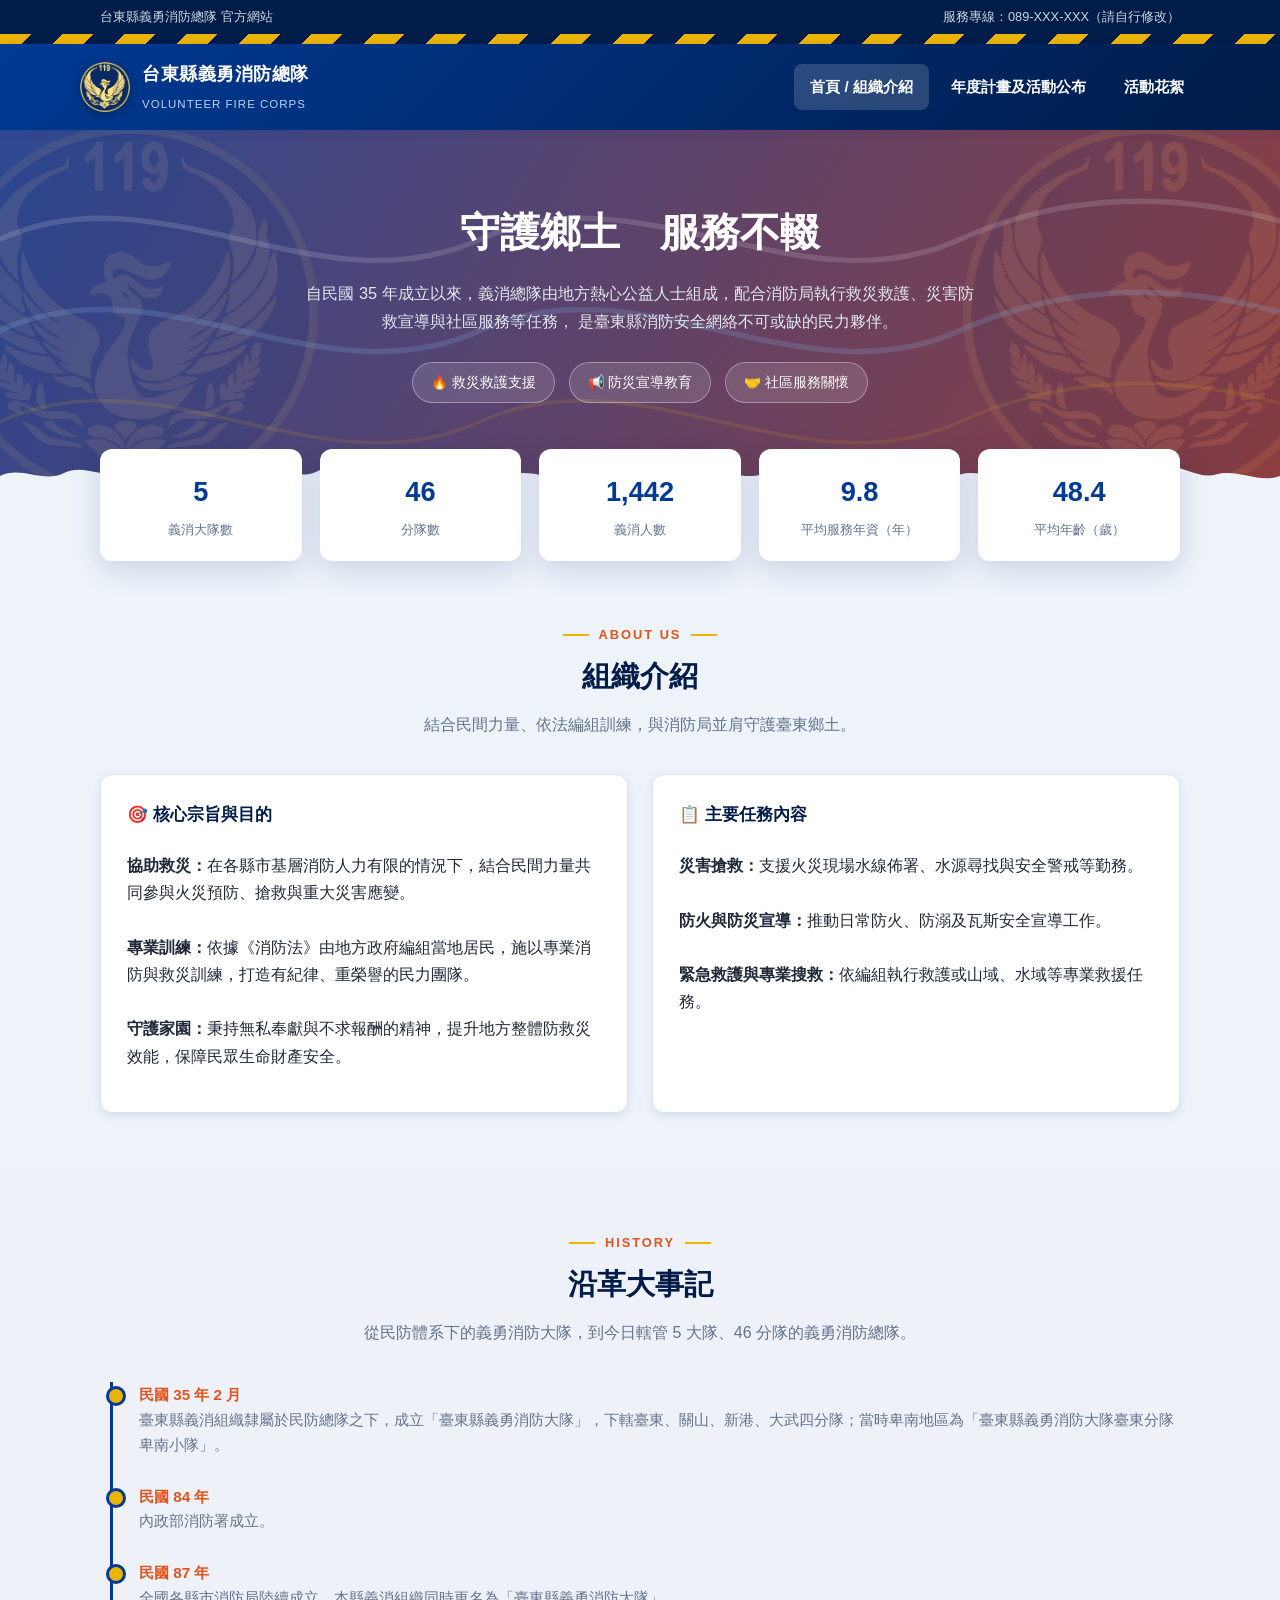
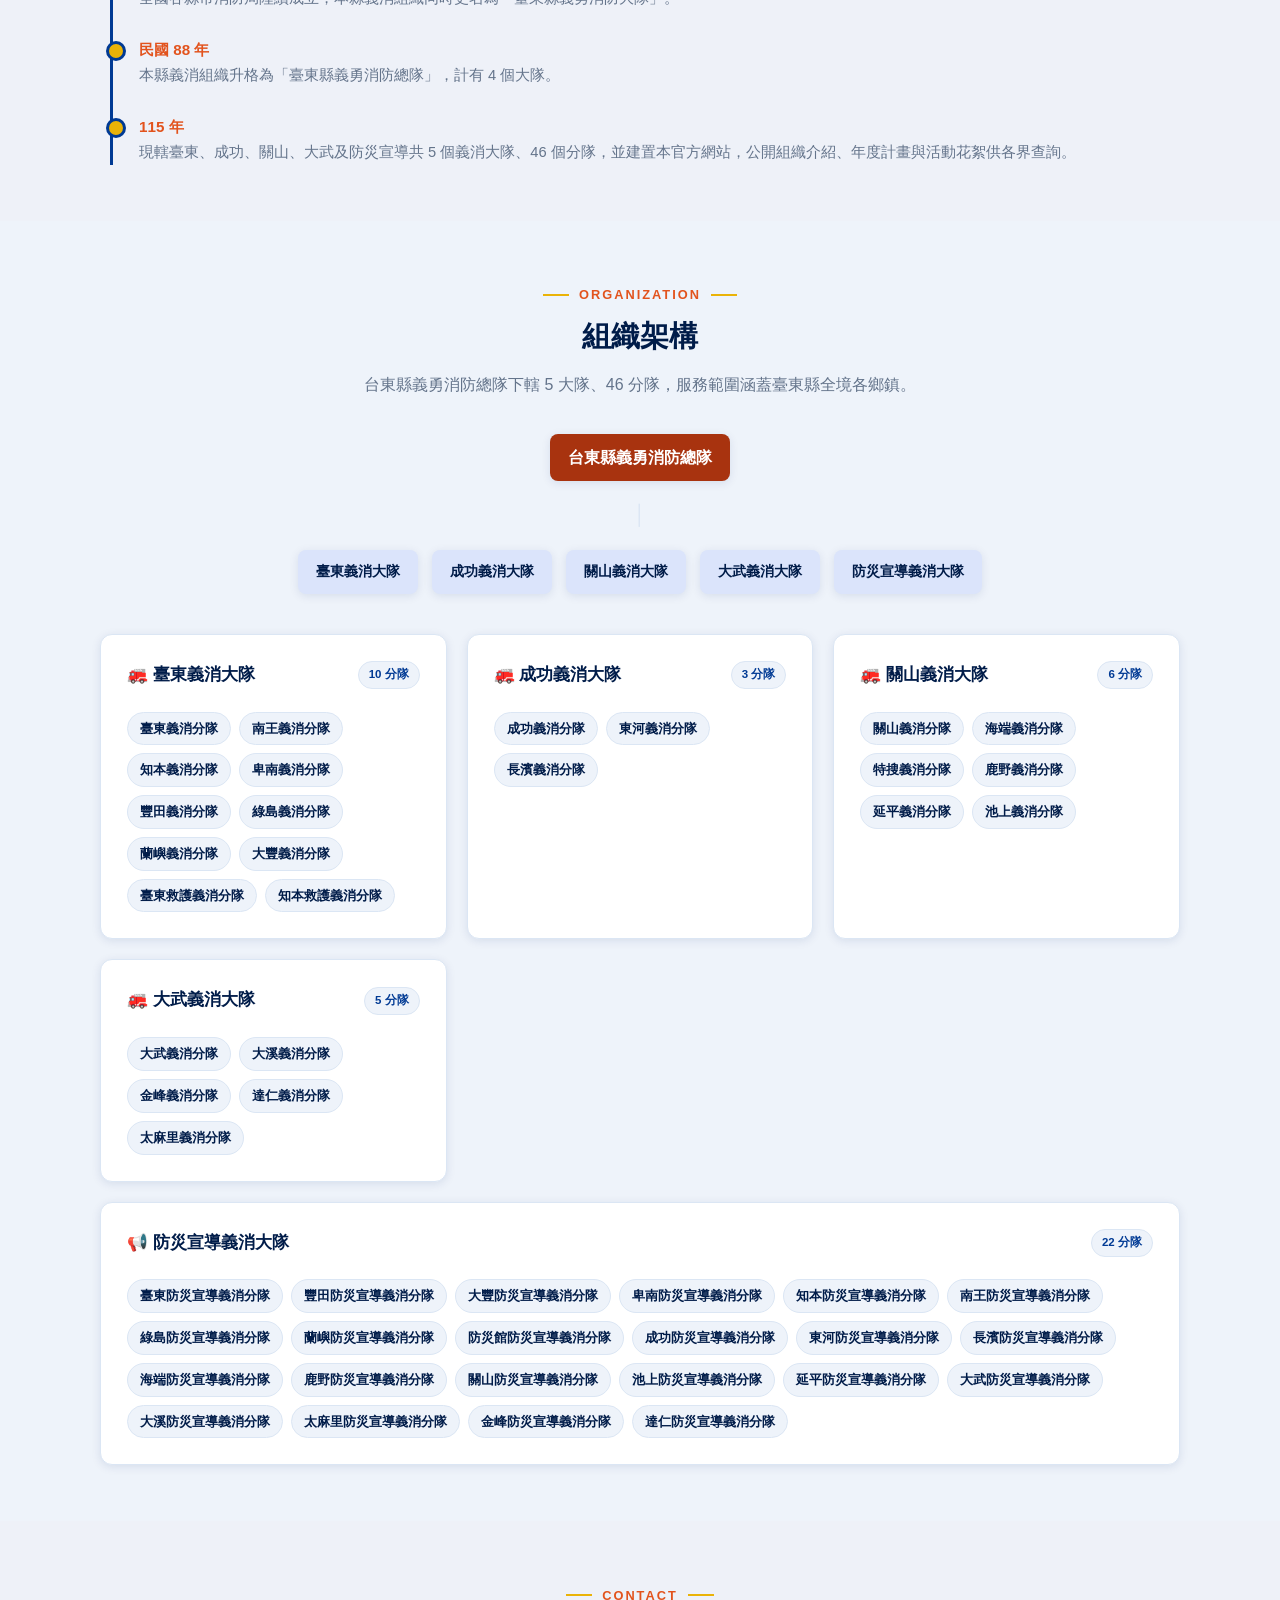
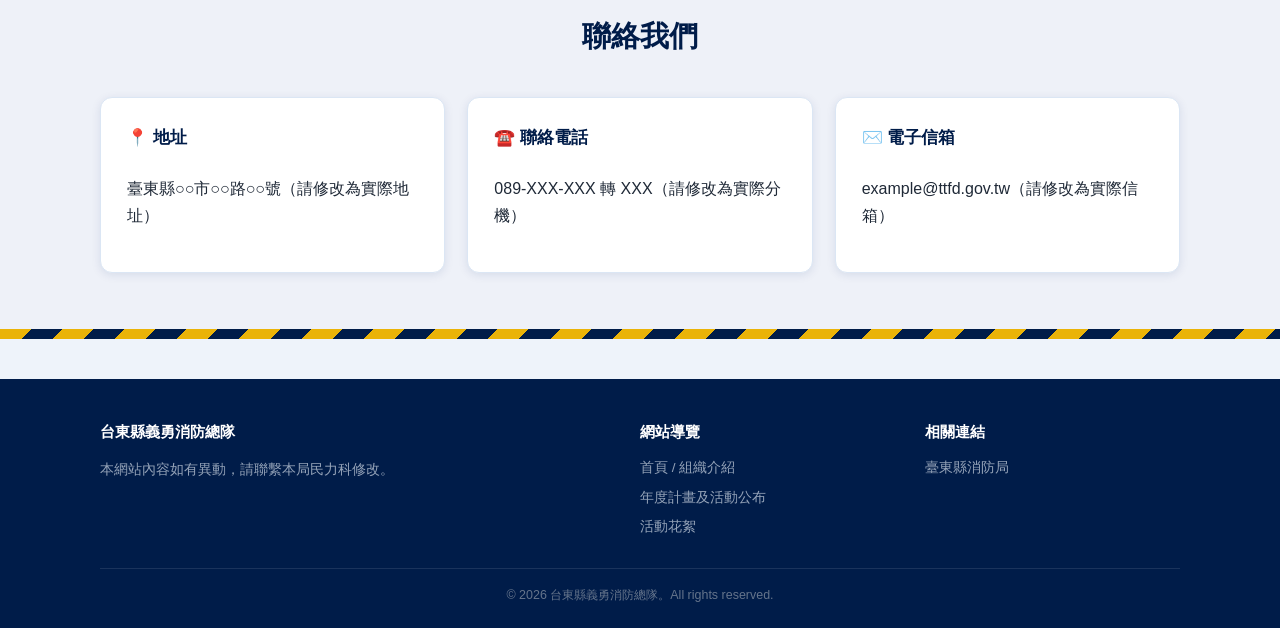
==== index.html @ a17e632a "content: correct organization name to 台東縣義勇消防總隊 Fixes the top-level org name across every page title" ====
<!DOCTYPE html>
<html lang="zh-Hant">
<head>
<meta charset="UTF-8" />
<meta name="viewport" content="width=device-width, initial-scale=1.0" />
<title>台東縣義勇消防總隊｜組織介紹</title>
<meta name="description" content="台東縣義勇消防總隊官方網站：組織介紹、年度計畫及活動公布、活動花絮。" />
<link rel="icon" type="image/png" href="images/emblem.png" />
<link rel="stylesheet" href="css/style.css" />
</head>
<body>

<div class="topbar">
  <div class="container">
    <span>台東縣義勇消防總隊 官方網站</span>
    <span>服務專線：089-XXX-XXX（請自行修改）</span>
  </div>
</div>
<div class="hazard-strip"></div>

<header class="site-header">
  <div class="container nav-wrap">
    <div class="brand">
      <div class="emblem"><img src="images/emblem.png" alt="義消總隊徽章" /></div>
      <div class="brand-text">
        <h1>台東縣義勇消防總隊</h1>
        <span>VOLUNTEER FIRE CORPS</span>
      </div>
    </div>
    <button class="menu-toggle" aria-label="開啟選單">☰</button>
    <nav class="main-nav">
      <ul>
        <li><a href="index.html">首頁 / 組織介紹</a></li>
        <li><a href="plans.html">年度計畫及活動公布</a></li>
        <li><a href="gallery.html">活動花絮</a></li>
      </ul>
    </nav>
  </div>
</header>

<section class="hero">
  <img class="emblem-watermark" src="images/emblem.png" alt="" aria-hidden="true" />
  <img class="emblem-watermark left" src="images/emblem.png" alt="" aria-hidden="true" />
  <div class="hero-waves" aria-hidden="true">
    <svg viewBox="0 0 1200 200" preserveAspectRatio="none" xmlns="http://www.w3.org/2000/svg">
      <path d="M0,60 C150,20 300,100 450,60 C600,20 750,100 900,60 C1000,34 1100,34 1200,50" fill="none" stroke="#ffffff" stroke-opacity="0.14" stroke-width="3"/>
      <path d="M0,110 C150,70 300,150 450,110 C600,70 750,150 900,110 C1000,84 1100,84 1200,100" fill="none" stroke="#7fa8d9" stroke-opacity="0.22" stroke-width="3"/>
      <path d="M0,160 C150,120 300,200 450,160 C600,120 750,200 900,160 C1000,134 1100,134 1200,150" fill="none" stroke="#eab308" stroke-opacity="0.12" stroke-width="2"/>
    </svg>
  </div>
  <div class="container">
    <h2>守護鄉土　服務不輟</h2>
    <p>
      自民國 35 年成立以來，義消總隊由地方熱心公益人士組成，配合消防局執行救災救護、災害防救宣導與社區服務等任務，
      是臺東縣消防安全網絡不可或缺的民力夥伴。
    </p>
    <div class="hero-badges">
      <span class="badge">🔥 救災救護支援</span>
      <span class="badge">📢 防災宣導教育</span>
      <span class="badge">🤝 社區服務關懷</span>
    </div>
  </div>
  <div class="hero-flame-edge" aria-hidden="true">
    <svg viewBox="0 0 1200 60" preserveAspectRatio="none" xmlns="http://www.w3.org/2000/svg">
      <path fill="#eef3fa" d="M0,60 L0,34 C20,20 40,44 60,30 C80,16 100,42 120,26 C140,10 160,40 180,28 C200,16 220,44 240,32 C260,20 280,42 300,26 C320,10 340,40 360,30 C380,20 400,44 420,28 C440,12 460,40 480,32 C500,24 520,44 540,30 C560,16 580,40 600,26 C620,12 640,42 660,32 C680,22 700,44 720,28 C740,12 760,40 780,30 C800,20 820,44 840,26 C860,8 880,40 900,32 C920,24 940,44 960,28 C980,12 1000,40 1020,30 C1040,20 1060,44 1080,26 C1100,8 1120,40 1140,32 C1160,24 1180,44 1200,34 L1200,60 Z"/>
    </svg>
  </div>
</section>

<div class="container">
  <div class="stats-grid">
    <div class="stat-card"><div class="num">5</div><div class="lbl">義消大隊數</div></div>
    <div class="stat-card"><div class="num">46</div><div class="lbl">分隊數</div></div>
    <div class="stat-card"><div class="num">1,442</div><div class="lbl">義消人數</div></div>
    <div class="stat-card"><div class="num">9.8</div><div class="lbl">平均服務年資（年）</div></div>
    <div class="stat-card"><div class="num">48.4</div><div class="lbl">平均年齡（歲）</div></div>
  </div>
</div>

<section class="block">
  <div class="container">
    <div class="section-head">
      <div class="kicker">ABOUT US</div>
      <h3>組織介紹</h3>
      <p>結合民間力量、依法編組訓練，與消防局並肩守護臺東鄉土。</p>
    </div>

    <div class="grid-2">
      <div class="card">
        <h4>🎯 核心宗旨與目的</h4>
        <p>
          <strong>協助救災：</strong>在各縣市基層消防人力有限的情況下，結合民間力量共同參與火災預防、搶救與重大災害應變。<br /><br />
          <strong>專業訓練：</strong>依據《消防法》由地方政府編組當地居民，施以專業消防與救災訓練，打造有紀律、重榮譽的民力團隊。<br /><br />
          <strong>守護家園：</strong>秉持無私奉獻與不求報酬的精神，提升地方整體防救災效能，保障民眾生命財產安全。
        </p>
      </div>
      <div class="card">
        <h4>📋 主要任務內容</h4>
        <p>
          <strong>災害搶救：</strong>支援火災現場水線佈署、水源尋找與安全警戒等勤務。<br /><br />
          <strong>防火與防災宣導：</strong>推動日常防火、防溺及瓦斯安全宣導工作。<br /><br />
          <strong>緊急救護與專業搜救：</strong>依編組執行救護或山域、水域等專業救援任務。
        </p>
      </div>
    </div>
  </div>
</section>

<section class="block alt">
  <div class="container">
    <div class="section-head">
      <div class="kicker">HISTORY</div>
      <h3>沿革大事記</h3>
      <p>從民防體系下的義勇消防大隊，到今日轄管 5 大隊、46 分隊的義勇消防總隊。</p>
    </div>
    <div class="timeline">
      <div class="t-item">
        <div class="t-year">民國 35 年 2 月</div>
        <div class="t-desc">臺東縣義消組織隸屬於民防總隊之下，成立「臺東縣義勇消防大隊」，下轄臺東、關山、新港、大武四分隊；當時卑南地區為「臺東縣義勇消防大隊臺東分隊卑南小隊」。</div>
      </div>
      <div class="t-item">
        <div class="t-year">民國 84 年</div>
        <div class="t-desc">內政部消防署成立。</div>
      </div>
      <div class="t-item">
        <div class="t-year">民國 87 年</div>
        <div class="t-desc">全國各縣市消防局陸續成立，本縣義消組織同時更名為「臺東縣義勇消防大隊」。</div>
      </div>
      <div class="t-item">
        <div class="t-year">民國 88 年</div>
        <div class="t-desc">本縣義消組織升格為「臺東縣義勇消防總隊」，計有 4 個大隊。</div>
      </div>
      <div class="t-item">
        <div class="t-year">115 年</div>
        <div class="t-desc">現轄臺東、成功、關山、大武及防災宣導共 5 個義消大隊、46 個分隊，並建置本官方網站，公開組織介紹、年度計畫與活動花絮供各界查詢。</div>
      </div>
    </div>
  </div>
</section>

<section class="block">
  <div class="container">
    <div class="section-head">
      <div class="kicker">ORGANIZATION</div>
      <h3>組織架構</h3>
      <p>台東縣義勇消防總隊下轄 5 大隊、46 分隊，服務範圍涵蓋臺東縣全境各鄉鎮。</p>
    </div>
    <div class="org-chart">
      <div class="org-level">
        <div class="org-box top">台東縣義勇消防總隊</div>
      </div>
      <div class="org-connector">│</div>
      <div class="org-level">
        <div class="org-box sub">臺東義消大隊</div>
        <div class="org-box sub">成功義消大隊</div>
        <div class="org-box sub">關山義消大隊</div>
        <div class="org-box sub">大武義消大隊</div>
        <div class="org-box sub">防災宣導義消大隊</div>
      </div>
    </div>

    <div class="unit-grid">
      <div class="card">
        <h4>🚒 臺東義消大隊 <span class="unit-count">10 分隊</span></h4>
        <div class="chip-list">
          <span class="chip">臺東義消分隊</span>
          <span class="chip">南王義消分隊</span>
          <span class="chip">知本義消分隊</span>
          <span class="chip">卑南義消分隊</span>
          <span class="chip">豐田義消分隊</span>
          <span class="chip">綠島義消分隊</span>
          <span class="chip">蘭嶼義消分隊</span>
          <span class="chip">大豐義消分隊</span>
          <span class="chip">臺東救護義消分隊</span>
          <span class="chip">知本救護義消分隊</span>
        </div>
      </div>

      <div class="card">
        <h4>🚒 成功義消大隊 <span class="unit-count">3 分隊</span></h4>
        <div class="chip-list">
          <span class="chip">成功義消分隊</span>
          <span class="chip">東河義消分隊</span>
          <span class="chip">長濱義消分隊</span>
        </div>
      </div>

      <div class="card">
        <h4>🚒 關山義消大隊 <span class="unit-count">6 分隊</span></h4>
        <div class="chip-list">
          <span class="chip">關山義消分隊</span>
          <span class="chip">海端義消分隊</span>
          <span class="chip">特搜義消分隊</span>
          <span class="chip">鹿野義消分隊</span>
          <span class="chip">延平義消分隊</span>
          <span class="chip">池上義消分隊</span>
        </div>
      </div>

      <div class="card">
        <h4>🚒 大武義消大隊 <span class="unit-count">5 分隊</span></h4>
        <div class="chip-list">
          <span class="chip">大武義消分隊</span>
          <span class="chip">大溪義消分隊</span>
          <span class="chip">金峰義消分隊</span>
          <span class="chip">達仁義消分隊</span>
          <span class="chip">太麻里義消分隊</span>
        </div>
      </div>

      <div class="card" style="grid-column: 1 / -1;">
        <h4>📢 防災宣導義消大隊 <span class="unit-count">22 分隊</span></h4>
        <div class="chip-list">
          <span class="chip">臺東防災宣導義消分隊</span>
          <span class="chip">豐田防災宣導義消分隊</span>
          <span class="chip">大豐防災宣導義消分隊</span>
          <span class="chip">卑南防災宣導義消分隊</span>
          <span class="chip">知本防災宣導義消分隊</span>
          <span class="chip">南王防災宣導義消分隊</span>
          <span class="chip">綠島防災宣導義消分隊</span>
          <span class="chip">蘭嶼防災宣導義消分隊</span>
          <span class="chip">防災館防災宣導義消分隊</span>
          <span class="chip">成功防災宣導義消分隊</span>
          <span class="chip">東河防災宣導義消分隊</span>
          <span class="chip">長濱防災宣導義消分隊</span>
          <span class="chip">海端防災宣導義消分隊</span>
          <span class="chip">鹿野防災宣導義消分隊</span>
          <span class="chip">關山防災宣導義消分隊</span>
          <span class="chip">池上防災宣導義消分隊</span>
          <span class="chip">延平防災宣導義消分隊</span>
          <span class="chip">大武防災宣導義消分隊</span>
          <span class="chip">大溪防災宣導義消分隊</span>
          <span class="chip">太麻里防災宣導義消分隊</span>
          <span class="chip">金峰防災宣導義消分隊</span>
          <span class="chip">達仁防災宣導義消分隊</span>
        </div>
      </div>
    </div>
  </div>
</section>

<section class="block alt">
  <div class="container">
    <div class="section-head">
      <div class="kicker">CONTACT</div>
      <h3>聯絡我們</h3>
    </div>
    <div class="grid-3">
      <div class="card">
        <h4>📍 地址</h4>
        <p>臺東縣○○市○○路○○號（請修改為實際地址）</p>
      </div>
      <div class="card">
        <h4>☎️ 聯絡電話</h4>
        <p>089-XXX-XXX 轉 XXX（請修改為實際分機）</p>
      </div>
      <div class="card">
        <h4>✉️ 電子信箱</h4>
        <p>example@ttfd.gov.tw（請修改為實際信箱）</p>
      </div>
    </div>
  </div>
</section>

<div class="hazard-strip"></div>
<footer class="site-footer">
  <div class="container">
    <div class="footer-grid">
      <div>
        <h5>台東縣義勇消防總隊</h5>
        <p>本網站內容如有異動，請聯繫本局民力科修改。</p>
      </div>
      <div>
        <h5>網站導覽</h5>
        <ul>
          <li><a href="index.html">首頁 / 組織介紹</a></li>
          <li><a href="plans.html">年度計畫及活動公布</a></li>
          <li><a href="gallery.html">活動花絮</a></li>
        </ul>
      </div>
      <div>
        <h5>相關連結</h5>
        <ul>
          <li><a href="https://www.ttfd.gov.tw/" target="_blank" rel="noopener">臺東縣消防局</a></li>
        </ul>
      </div>
    </div>
    <div class="footer-bottom">© 2026 台東縣義勇消防總隊。All rights reserved.</div>
  </div>
</footer>

<script src="js/config.js"></script>
<script src="js/main.js"></script>
</body>
</html>
---- css/style.css ----
/* ===================================================================
   台東縣義勇消防總隊 全球資訊網 — 共用樣式表
   =================================================================== */

:root {
  /* 台東藍（取自 2026 台東博覽會識別色）為主色，融合消防火焰橙紅與鳳凰金 */
  --navy: #003a94;       /* 台東藍 */
  --navy-dark: #001c49;  /* 深台東藍 */
  --sky: #3f6fb5;        /* 中藍，輔助點綴 */
  --sky-light: #7fa8d9;  /* 淺藍，卡片/標籤點綴 */
  --red: #e2531d;        /* 火鳳凰橙紅（消防火焰意象） */
  --red-dark: #a8330f;   /* 深橙紅 */
  --gold: #eab308;       /* 鳳凰金／艷陽黃 */
  --bg: #eef3fa;         /* 台東藍調淺色背景 */
  --card-bg: #ffffff;
  --text: #1f2937;
  --text-muted: #64748b;
  --border: #dbe6f4;
  --shadow: 0 2px 10px rgba(0, 43, 105, 0.1);
  --shadow-lg: 0 8px 28px rgba(0, 43, 105, 0.16);
  --radius: 12px;
}

* { box-sizing: border-box; }

html { scroll-behavior: smooth; }

body {
  margin: 0;
  font-family: "Noto Sans TC", "Microsoft JhengHei", "PingFang TC", sans-serif;
  background: var(--bg);
  color: var(--text);
  line-height: 1.7;
}

img { max-width: 100%; display: block; }

a { color: inherit; text-decoration: none; }

.container {
  max-width: 1120px;
  margin: 0 auto;
  padding: 0 20px;
}
.container-wide {
  max-width: 1400px;
}

/* ---------- Top bar ---------- */
.topbar {
  background: var(--navy-dark);
  color: #cbd5e1;
  font-size: 0.8rem;
}
.topbar .container {
  display: flex;
  justify-content: space-between;
  align-items: center;
  padding-top: 6px;
  padding-bottom: 6px;
  flex-wrap: wrap;
  gap: 4px;
}

/* ---------- Header / Nav ---------- */
header.site-header {
  background: linear-gradient(135deg, var(--navy) 0%, var(--navy-dark) 100%);
  color: #fff;
  position: sticky;
  top: 0;
  z-index: 100;
  box-shadow: var(--shadow);
}

.nav-wrap {
  display: flex;
  align-items: center;
  justify-content: space-between;
  padding: 14px 0;
}

.brand {
  display: flex;
  align-items: center;
  gap: 12px;
}
.brand .emblem {
  width: 50px;
  height: 50px;
  flex-shrink: 0;
  filter: drop-shadow(0 2px 4px rgba(0,0,0,0.35));
}
.brand .emblem img { width: 100%; height: 100%; display: block; }
.brand-text h1 {
  font-size: 1.15rem;
  margin: 0;
  font-weight: 700;
  letter-spacing: 0.5px;
}
.brand-text span {
  font-size: 0.72rem;
  color: #bcd0f5;
  letter-spacing: 1px;
}

nav.main-nav ul {
  list-style: none;
  display: flex;
  gap: 6px;
  margin: 0;
  padding: 0;
}
nav.main-nav a {
  display: block;
  padding: 10px 16px;
  border-radius: 8px;
  font-weight: 600;
  font-size: 0.95rem;
  transition: background 0.2s ease;
}
nav.main-nav a:hover,
nav.main-nav a.active {
  background: rgba(255, 255, 255, 0.16);
}

.menu-toggle {
  display: none;
  background: none;
  border: none;
  color: #fff;
  font-size: 1.6rem;
  cursor: pointer;
}

@media (max-width: 860px) {
  .menu-toggle { display: block; }
  nav.main-nav {
    display: none;
    width: 100%;
  }
  nav.main-nav.open { display: block; }
  nav.main-nav ul {
    flex-direction: column;
    padding: 10px 0 18px;
  }
  .nav-wrap { flex-wrap: wrap; }
}

/* ---------- Hazard stripe (warning tape) divider ---------- */
.hazard-strip {
  height: 10px;
  background: repeating-linear-gradient(
    135deg,
    var(--gold) 0 22px,
    var(--navy-dark) 22px 44px
  );
}

/* ---------- Hero ---------- */
.hero {
  position: relative;
  overflow: hidden;
  background:
    linear-gradient(120deg, rgba(30,58,138,0.92), rgba(127,29,29,0.85)),
    repeating-linear-gradient(45deg, rgba(255,255,255,0.03) 0 12px, transparent 12px 24px);
  color: #fff;
  padding: 68px 0 92px;
  text-align: center;
}
.hero .emblem-watermark {
  position: absolute;
  top: 50%;
  right: -60px;
  transform: translateY(-50%);
  width: 380px;
  height: 380px;
  opacity: 0.08;
  pointer-events: none;
}
.hero .emblem-watermark.left {
  right: auto;
  left: -60px;
  display: none;
}
@media (min-width: 1100px) {
  .hero .emblem-watermark.left { display: block; }
}
.hero-waves {
  position: absolute;
  inset: 0;
  z-index: 1;
  pointer-events: none;
}
.hero-waves svg { width: 100%; height: 100%; }

.hero-flame-edge {
  position: absolute;
  left: 0;
  right: 0;
  bottom: -1px;
  width: 100%;
  height: 46px;
  line-height: 0;
}
.hero-flame-edge svg { width: 100%; height: 100%; display: block; }
.hero > .container { position: relative; z-index: 2; }
.hero h2 {
  font-size: clamp(1.6rem, 4vw, 2.5rem);
  margin: 0 0 14px;
  font-weight: 800;
}
.hero p {
  max-width: 680px;
  margin: 0 auto;
  color: #e2e8f0;
  font-size: 1.02rem;
}
.hero .hero-badges {
  margin-top: 26px;
  display: flex;
  justify-content: center;
  gap: 14px;
  flex-wrap: wrap;
}
.hero .badge {
  background: rgba(255,255,255,0.12);
  border: 1px solid rgba(255,255,255,0.35);
  padding: 8px 18px;
  border-radius: 999px;
  font-size: 0.85rem;
}

/* ---------- Page header (non-home pages) ---------- */
.page-header {
  position: relative;
  overflow: hidden;
  background: linear-gradient(120deg, var(--navy), var(--red-dark));
  color: #fff;
  padding: 46px 0 60px;
  text-align: center;
}
.page-header h2 { margin: 0 0 8px; font-size: clamp(1.4rem, 3.4vw, 2rem); }
.page-header p { margin: 0; color: #dbe4fb; }
.page-header .emblem-watermark {
  position: absolute;
  top: 50%;
  right: -40px;
  transform: translateY(-50%);
  width: 220px;
  height: 220px;
  opacity: 0.1;
  pointer-events: none;
}
.page-header > .container { position: relative; z-index: 2; }

/* ---------- Section shell ---------- */
section.block { padding: 56px 0; }
section.block.alt { background: #eef1f8; }
.section-head {
  text-align: center;
  margin-bottom: 36px;
}
.section-head .kicker {
  color: var(--red);
  font-weight: 700;
  letter-spacing: 2px;
  font-size: 0.8rem;
  text-transform: uppercase;
  display: inline-flex;
  align-items: center;
  gap: 10px;
}
.section-head .kicker::before,
.section-head .kicker::after {
  content: "";
  width: 26px;
  height: 2px;
  background: var(--gold);
  display: inline-block;
}
.section-head h3 {
  font-size: clamp(1.3rem, 3vw, 1.8rem);
  margin: 6px 0 10px;
  color: var(--navy-dark);
}
.section-head p { color: var(--text-muted); max-width: 640px; margin: 0 auto; }

/* ---------- Stats ---------- */
.stats-grid {
  display: grid;
  grid-template-columns: repeat(5, 1fr);
  gap: 18px;
  margin-top: -46px;
  position: relative;
  z-index: 2;
}
.stat-card {
  background: var(--card-bg);
  border-radius: var(--radius);
  box-shadow: var(--shadow-lg);
  padding: 20px 14px;
  text-align: center;
}
.stat-card .num { font-size: 1.7rem; font-weight: 800; color: var(--navy); }
.stat-card .lbl { font-size: 0.82rem; color: var(--text-muted); margin-top: 4px; }
@media (max-width: 980px) {
  .stats-grid { grid-template-columns: repeat(3, 1fr); }
}
@media (max-width: 560px) {
  .stats-grid { grid-template-columns: repeat(2, 1fr); }
}

/* ---------- Cards / grids ---------- */
.grid-2 { display: grid; grid-template-columns: 1fr 1fr; gap: 24px; }
.grid-3 { display: grid; grid-template-columns: repeat(3, 1fr); gap: 22px; }
@media (max-width: 860px) {
  .grid-2, .grid-3 { grid-template-columns: 1fr; }
}

.card {
  background: var(--card-bg);
  border-radius: var(--radius);
  box-shadow: var(--shadow);
  padding: 26px;
  border: 1px solid var(--border);
}
.card h4 {
  margin-top: 0;
  color: var(--navy-dark);
  font-size: 1.05rem;
  display: flex;
  align-items: center;
  gap: 8px;
}

/* ---------- Timeline (沿革) ---------- */
.timeline {
  border-left: 3px solid var(--navy);
  margin-left: 10px;
  padding-left: 26px;
}
.timeline .t-item { position: relative; padding-bottom: 26px; }
.timeline .t-item:last-child { padding-bottom: 0; }
.timeline .t-item::before {
  content: "";
  position: absolute;
  left: -33px;
  top: 4px;
  width: 14px;
  height: 14px;
  border-radius: 50%;
  background: var(--gold);
  border: 3px solid var(--navy);
}
.timeline .t-year { font-weight: 800; color: var(--red); font-size: 0.95rem; }
.timeline .t-desc { color: var(--text-muted); font-size: 0.92rem; }

/* ---------- Org chart ---------- */
.org-chart { text-align: center; }
.org-level { display: flex; justify-content: center; gap: 14px; flex-wrap: wrap; margin: 18px 0; }
.org-box {
  background: var(--navy);
  color: #fff;
  padding: 10px 18px;
  border-radius: 8px;
  font-size: 0.88rem;
  font-weight: 600;
  box-shadow: var(--shadow);
}
.org-box.top { background: var(--red-dark); font-size: 1rem; }
.org-box.sub { background: #dbe4fb; color: var(--navy-dark); font-weight: 600; }
.org-connector { color: var(--border); font-size: 1.2rem; }

/* ---------- Unit grid (組織架構 分隊清單) ---------- */
.unit-grid {
  display: grid;
  grid-template-columns: repeat(auto-fit, minmax(320px, 1fr));
  gap: 20px;
  margin-top: 40px;
}
.unit-grid .card h4 { justify-content: space-between; flex-wrap: wrap; gap: 8px; }
.unit-count {
  font-size: 0.72rem;
  font-weight: 700;
  color: var(--navy);
  background: var(--bg);
  border: 1px solid var(--border);
  padding: 3px 10px;
  border-radius: 999px;
}
.chip-list {
  display: flex;
  flex-wrap: wrap;
  gap: 8px;
  margin-top: 14px;
}
.chip {
  background: var(--bg);
  border: 1px solid var(--border);
  color: var(--navy-dark);
  font-size: 0.8rem;
  font-weight: 600;
  padding: 5px 12px;
  border-radius: 999px;
  white-space: nowrap;
}

/* ---------- Table ---------- */
table.simple {
  width: 100%;
  border-collapse: collapse;
  font-size: 0.92rem;
}
table.simple th, table.simple td {
  border: 1px solid var(--border);
  padding: 10px 12px;
  text-align: left;
}
table.simple th { background: #eef1f8; color: var(--navy-dark); }

/* ---------- Buttons ---------- */
.btn {
  display: inline-block;
  padding: 10px 22px;
  border-radius: 8px;
  font-weight: 700;
  font-size: 0.9rem;
  cursor: pointer;
  border: none;
}
.btn-primary { background: var(--red); color: #fff; }
.btn-primary:hover { background: var(--red-dark); }
.btn-outline { background: transparent; border: 2px solid #fff; color: #fff; }
.btn-ghost { background: var(--navy); color: #fff; }
.btn-ghost:hover { background: var(--navy-dark); }

/* ---------- Tags / status ---------- */
.tag {
  display: inline-block;
  font-size: 0.72rem;
  font-weight: 700;
  padding: 3px 10px;
  border-radius: 999px;
}
.tag.upcoming { background: #fef3c7; color: #92400e; }
.tag.done { background: #dcfce7; color: #166534; }
.tag.ongoing { background: #dbeafe; color: #1e40af; }

/* ---------- Plan / activity list items ---------- */
.plan-item {
  background: var(--card-bg);
  border: 1px solid var(--border);
  border-left: 5px solid var(--navy);
  border-radius: 10px;
  padding: 18px 20px;
  margin-bottom: 16px;
  box-shadow: var(--shadow);
}
.plan-item .plan-top {
  display: flex;
  justify-content: space-between;
  align-items: center;
  flex-wrap: wrap;
  gap: 8px;
  margin-bottom: 6px;
}
.plan-item h4 { margin: 0; color: var(--navy-dark); font-size: 1.02rem; }
.plan-item .plan-date { font-size: 0.82rem; color: var(--text-muted); font-weight: 600; }
.plan-item p { margin: 6px 0 0; color: var(--text-muted); font-size: 0.92rem; }

/* ---------- Gallery (activity albums) ---------- */
.album {
  background: var(--card-bg);
  border-radius: var(--radius);
  box-shadow: var(--shadow);
  border: 1px solid var(--border);
  margin-bottom: 18px;
  overflow: hidden;
}
.album-head {
  display: flex;
  justify-content: space-between;
  align-items: center;
  padding: 18px 22px;
  cursor: pointer;
  gap: 12px;
  flex-wrap: wrap;
}
.album-head:hover { background: #f4f6fb; }
.album-title { display: flex; flex-direction: column; gap: 4px; }
.album-title h4 { margin: 0; color: var(--navy-dark); font-size: 1.05rem; }
.album-title .album-date { font-size: 0.8rem; color: var(--text-muted); }
.album-toggle {
  font-size: 1.3rem;
  color: var(--navy);
  transition: transform 0.25s ease;
  flex-shrink: 0;
}
.album.open .album-toggle { transform: rotate(180deg); }
.album-desc {
  padding: 0 22px 14px;
  color: var(--text-muted);
  font-size: 0.9rem;
}
.album-body {
  max-height: 0;
  overflow: hidden;
  transition: max-height 0.35s ease;
  border-top: 1px solid var(--border);
}
.album.open .album-body { max-height: 900px; }
.album-frame-wrap { padding: 16px 22px 22px; }
.album-frame-wrap iframe {
  width: 100%;
  height: 800px;
  border: 1px solid var(--border);
  border-radius: 8px;
}
@media (max-width: 760px) {
  .album.open .album-body { max-height: 700px; }
  .album-frame-wrap iframe { height: 600px; }
}
.album-link {
  display: inline-block;
  margin-top: 10px;
  font-size: 0.85rem;
  color: var(--navy);
  font-weight: 700;
}
.album-placeholder {
  padding: 30px 22px;
  text-align: center;
  color: var(--text-muted);
  font-size: 0.88rem;
  background: #f9fafb;
  border-radius: 8px;
  margin: 16px 22px 22px;
}

/* ---------- Footer ---------- */
footer.site-footer {
  background: var(--navy-dark);
  color: #cbd5e1;
  padding: 40px 0 22px;
  margin-top: 40px;
}
footer.site-footer .footer-grid {
  display: grid;
  grid-template-columns: 2fr 1fr 1fr;
  gap: 30px;
  margin-bottom: 24px;
}
footer.site-footer h5 {
  color: #fff;
  margin: 0 0 12px;
  font-size: 0.95rem;
}
footer.site-footer p, footer.site-footer li { font-size: 0.85rem; color: #94a3b8; }
footer.site-footer ul { list-style: none; padding: 0; margin: 0; }
footer.site-footer li { margin-bottom: 6px; }
footer.site-footer a:hover { color: #fff; }
.footer-bottom {
  border-top: 1px solid rgba(255,255,255,0.1);
  padding-top: 16px;
  text-align: center;
  font-size: 0.78rem;
  color: #64748b;
}
@media (max-width: 760px) {
  footer.site-footer .footer-grid { grid-template-columns: 1fr; }
}

/* ---------- Empty state ---------- */
.empty-note {
  background: #fff7ed;
  border: 1px dashed #fbbf24;
  color: #92400e;
  padding: 14px 18px;
  border-radius: 8px;
  font-size: 0.85rem;
  margin-bottom: 20px;
}
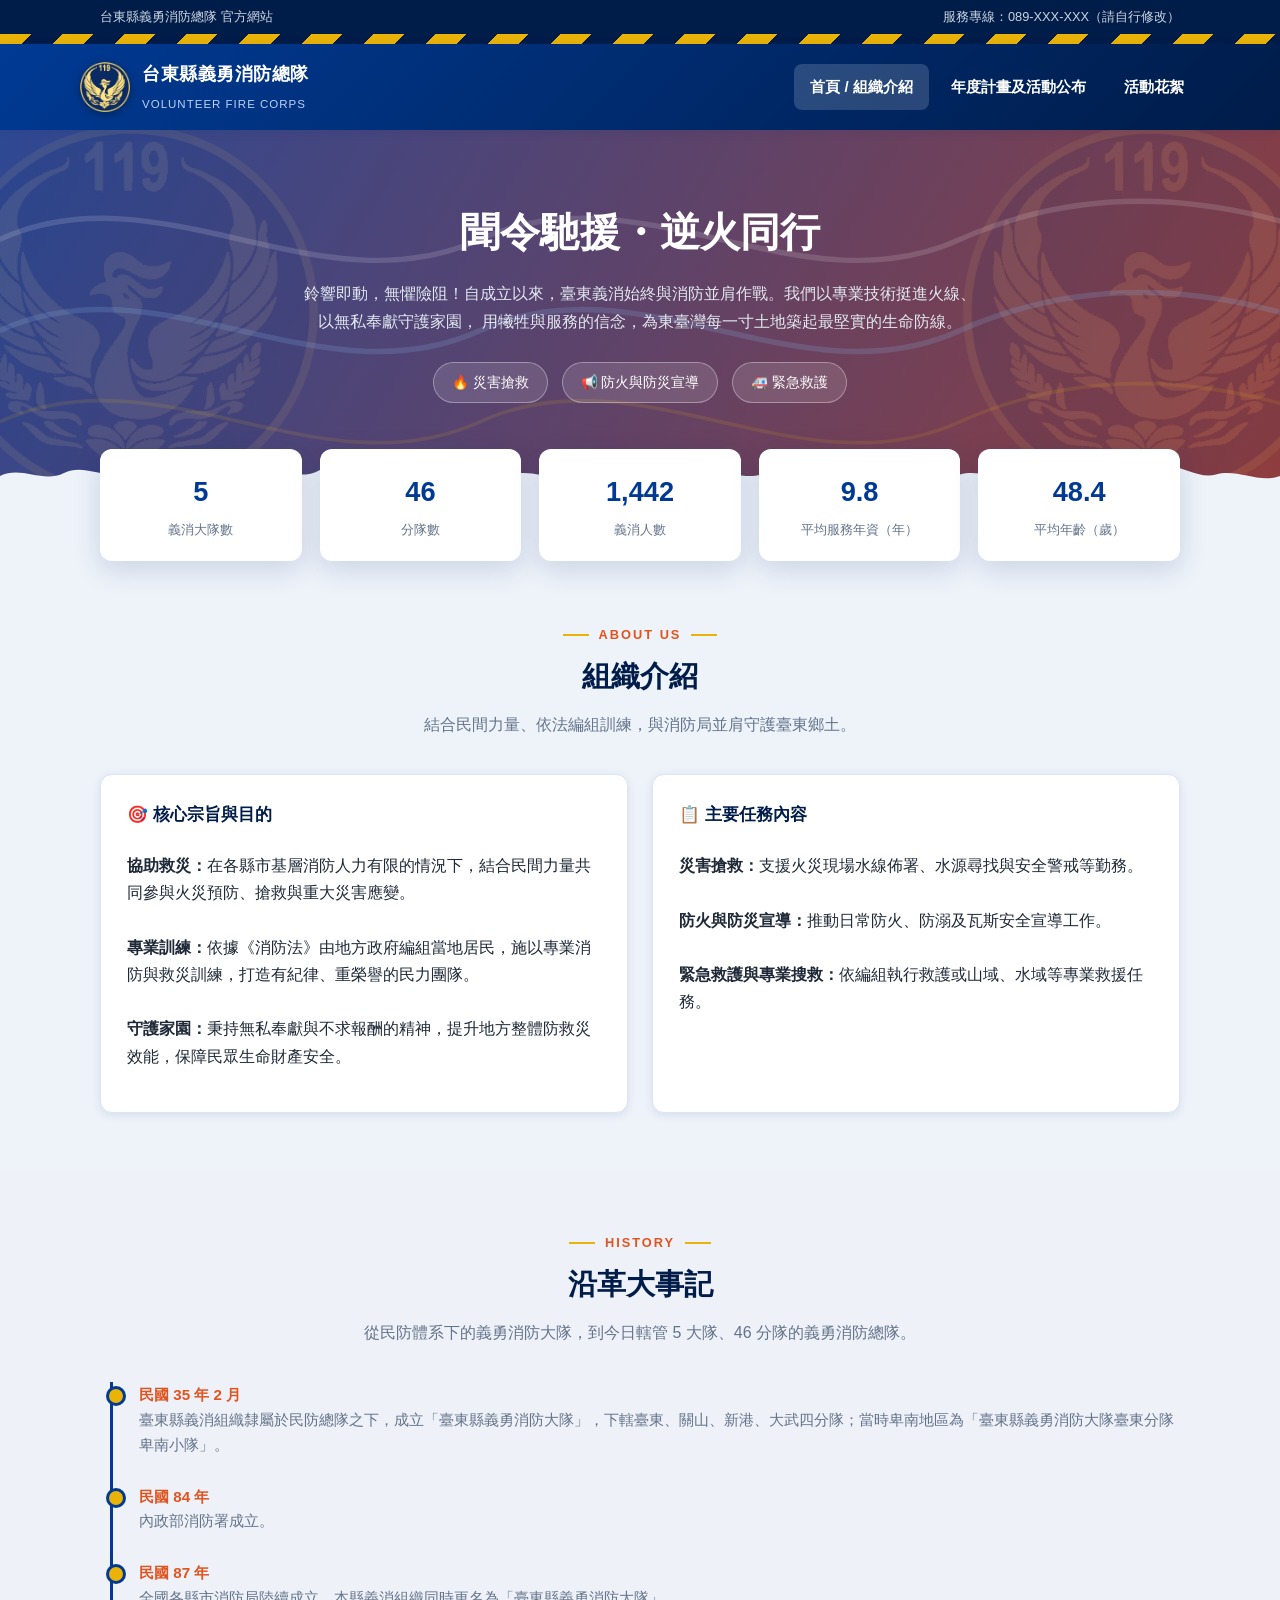
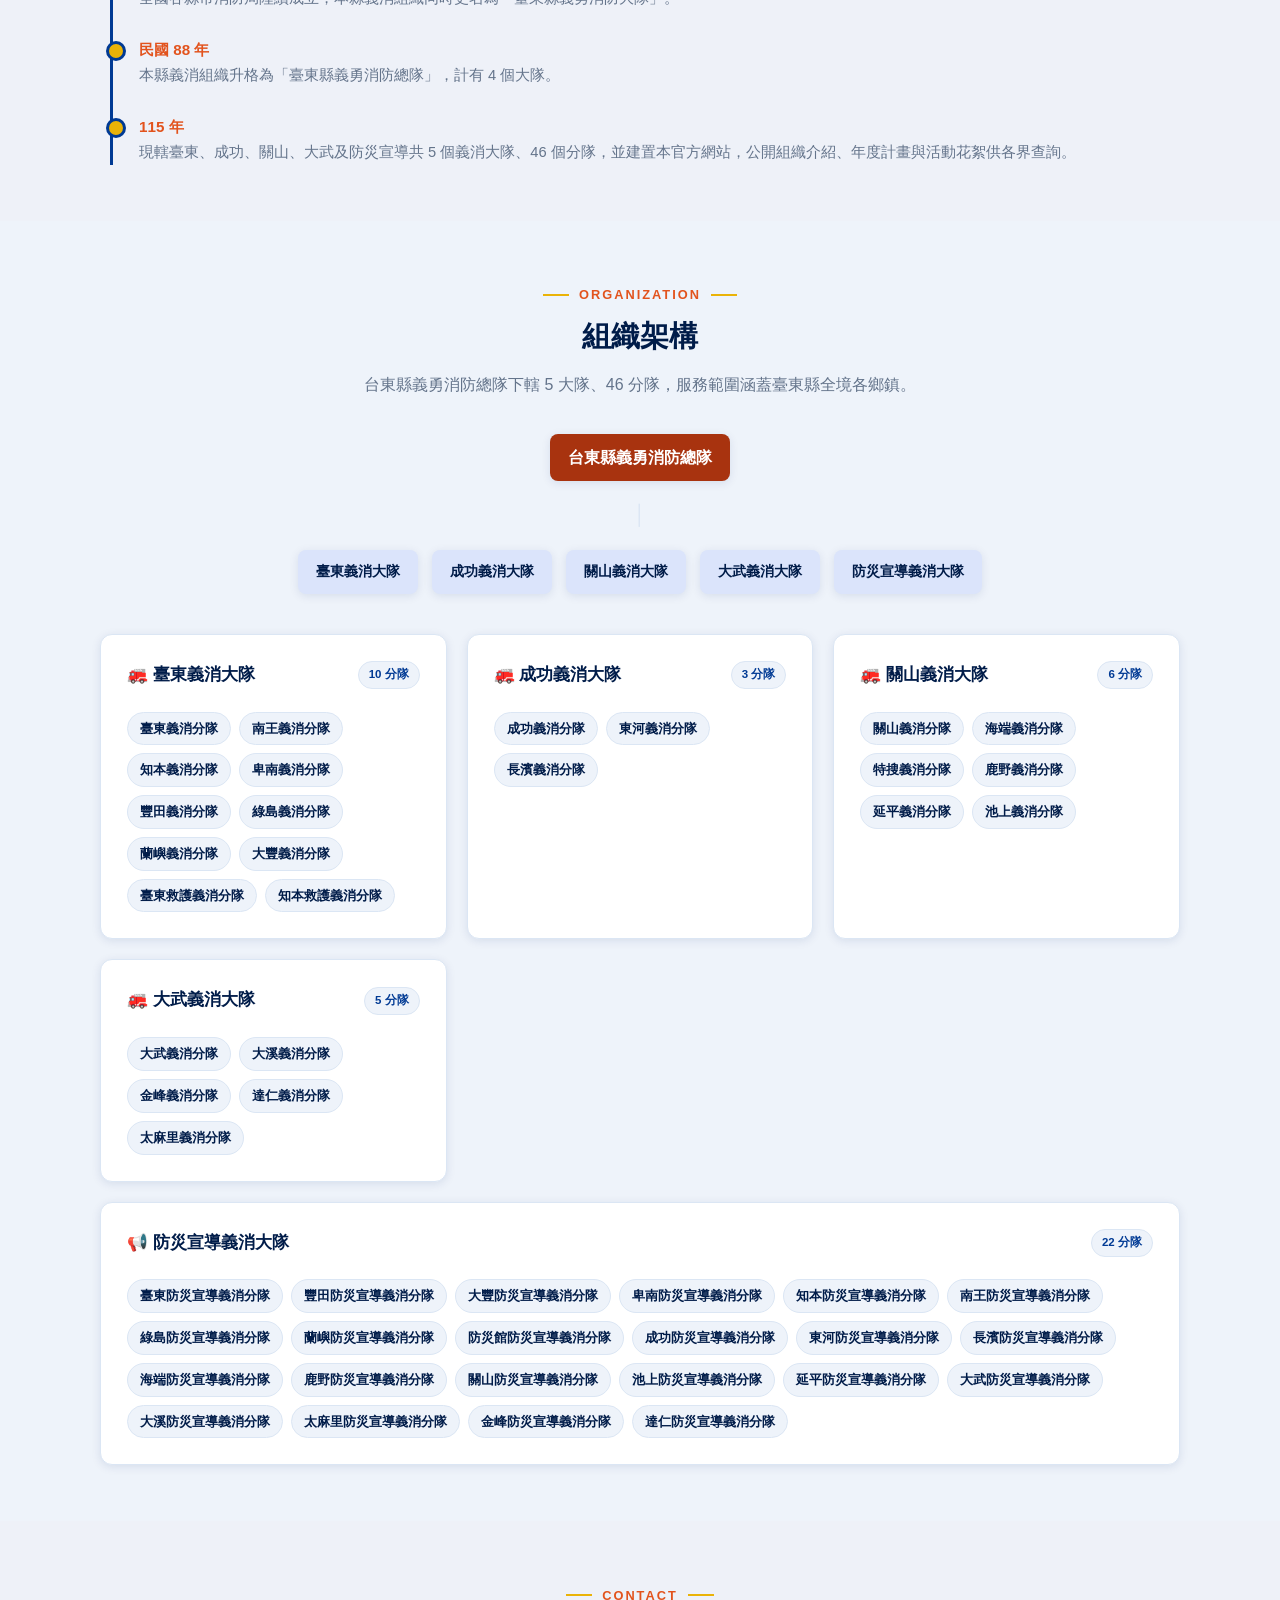
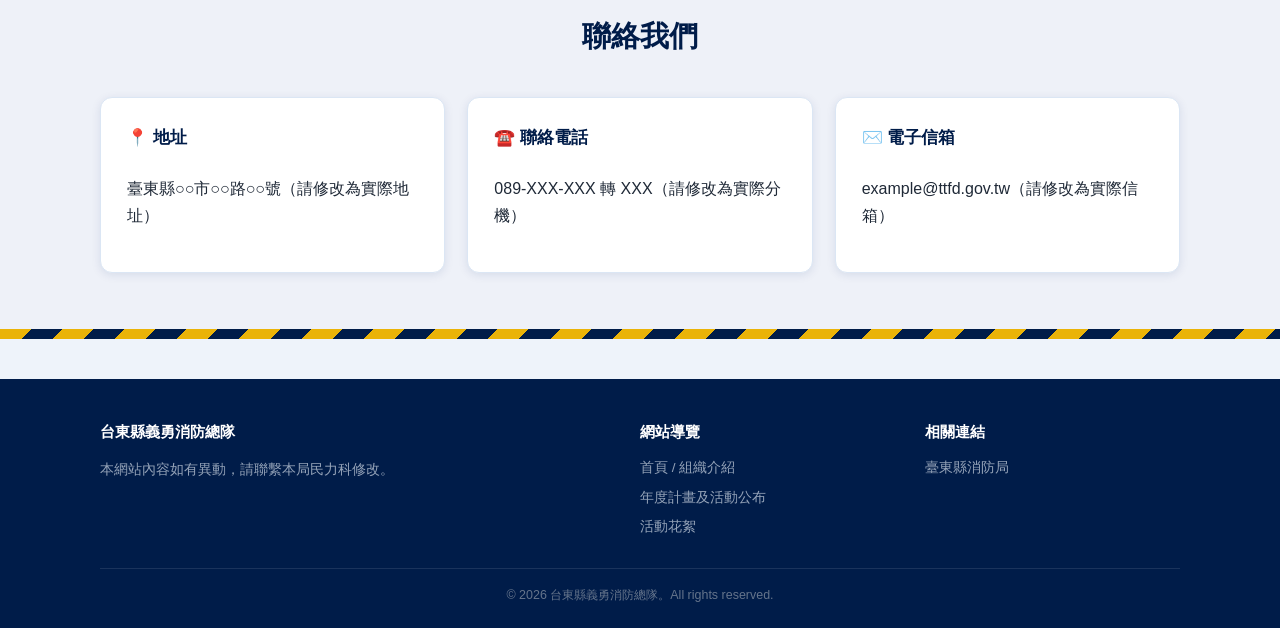
==== commit 5f29d514: "content: rewrite hero headline and mission badges New hero copy: 聞令馳援・逆火同行 headline with a more evoc" ====
--- a/index.html
+++ b/index.html
@@ -49,15 +49,15 @@
     </svg>
   </div>
   <div class="container">
-    <h2>守護鄉土　服務不輟</h2>
+    <h2>聞令馳援・逆火同行</h2>
     <p>
-      自民國 35 年成立以來，義消總隊由地方熱心公益人士組成，配合消防局執行救災救護、災害防救宣導與社區服務等任務，
-      是臺東縣消防安全網絡不可或缺的民力夥伴。
+      鈴響即動，無懼險阻！自成立以來，臺東義消始終與消防並肩作戰。我們以專業技術挺進火線、以無私奉獻守護家園，
+      用犧牲與服務的信念，為東臺灣每一寸土地築起最堅實的生命防線。
     </p>
     <div class="hero-badges">
-      <span class="badge">🔥 救災救護支援</span>
-      <span class="badge">📢 防災宣導教育</span>
-      <span class="badge">🤝 社區服務關懷</span>
+      <span class="badge">🔥 災害搶救</span>
+      <span class="badge">📢 防火與防災宣導</span>
+      <span class="badge">🚑 緊急救護</span>
     </div>
   </div>
   <div class="hero-flame-edge" aria-hidden="true">
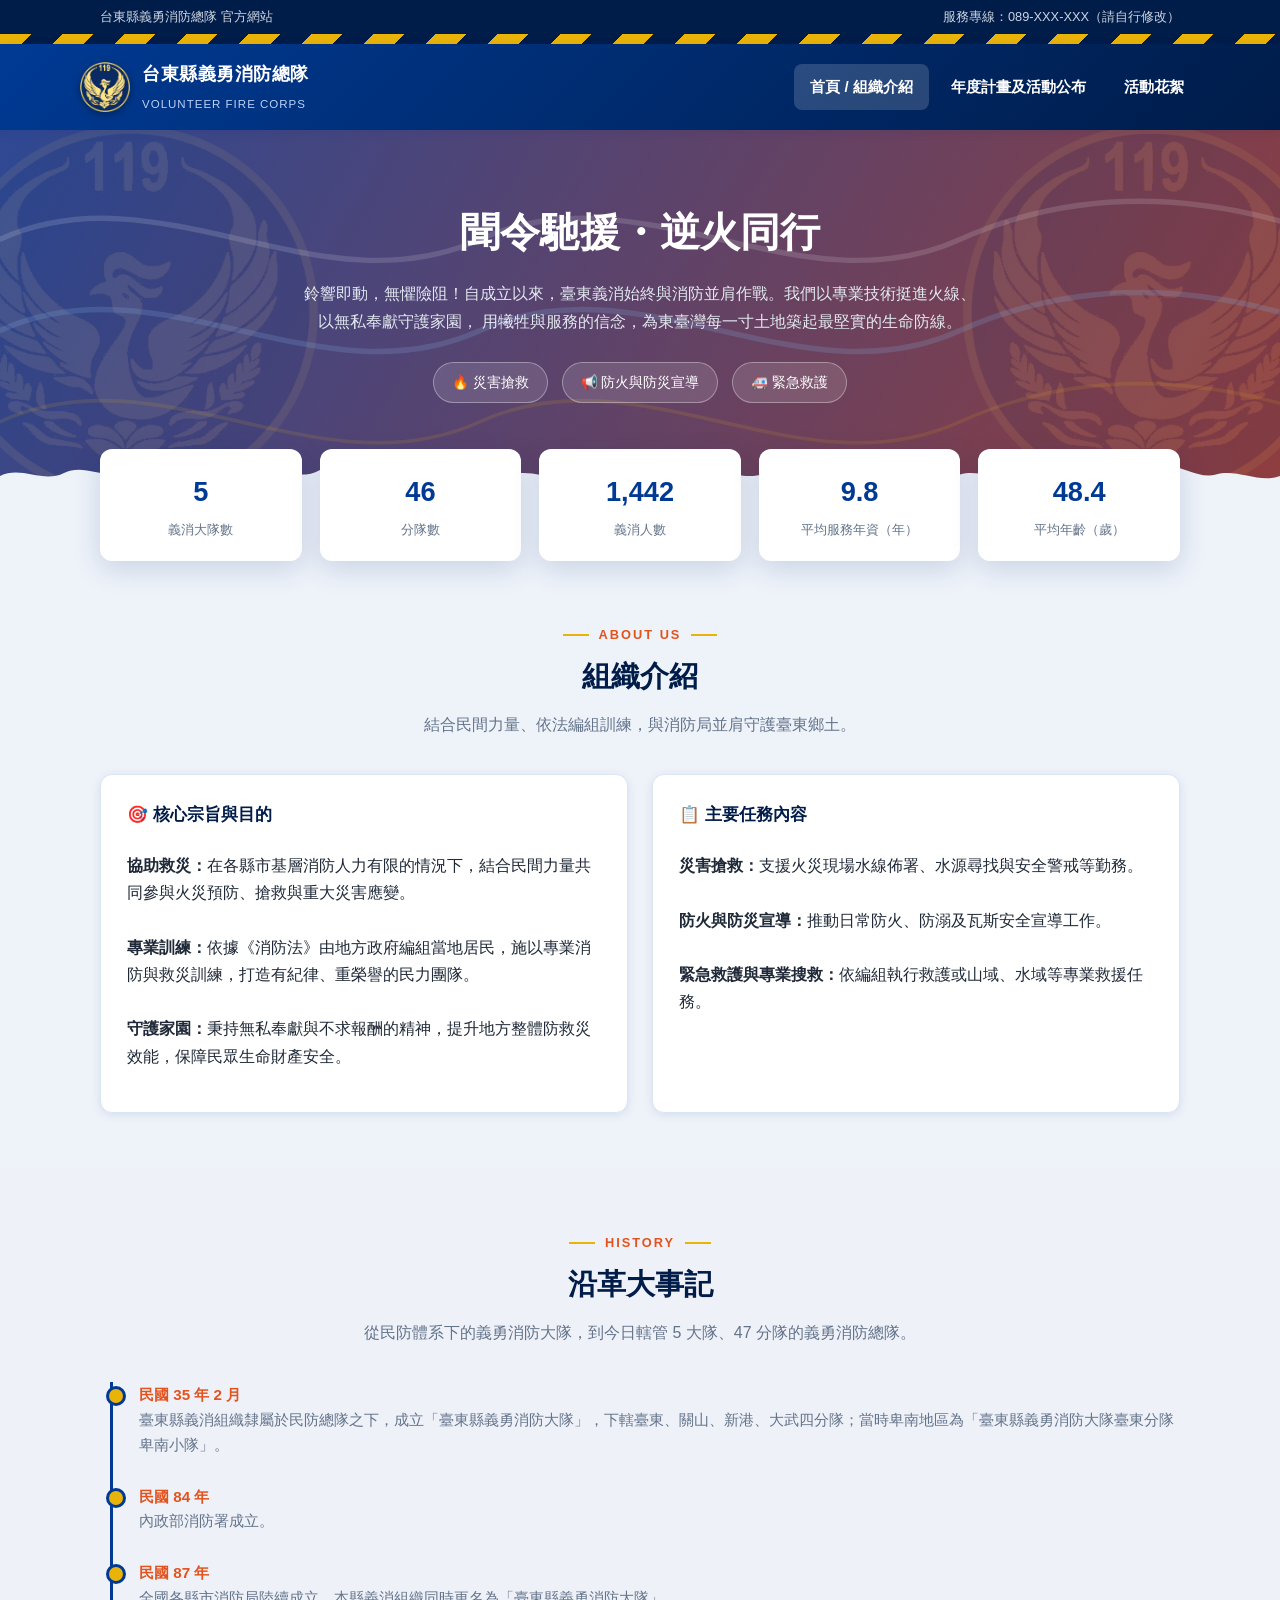
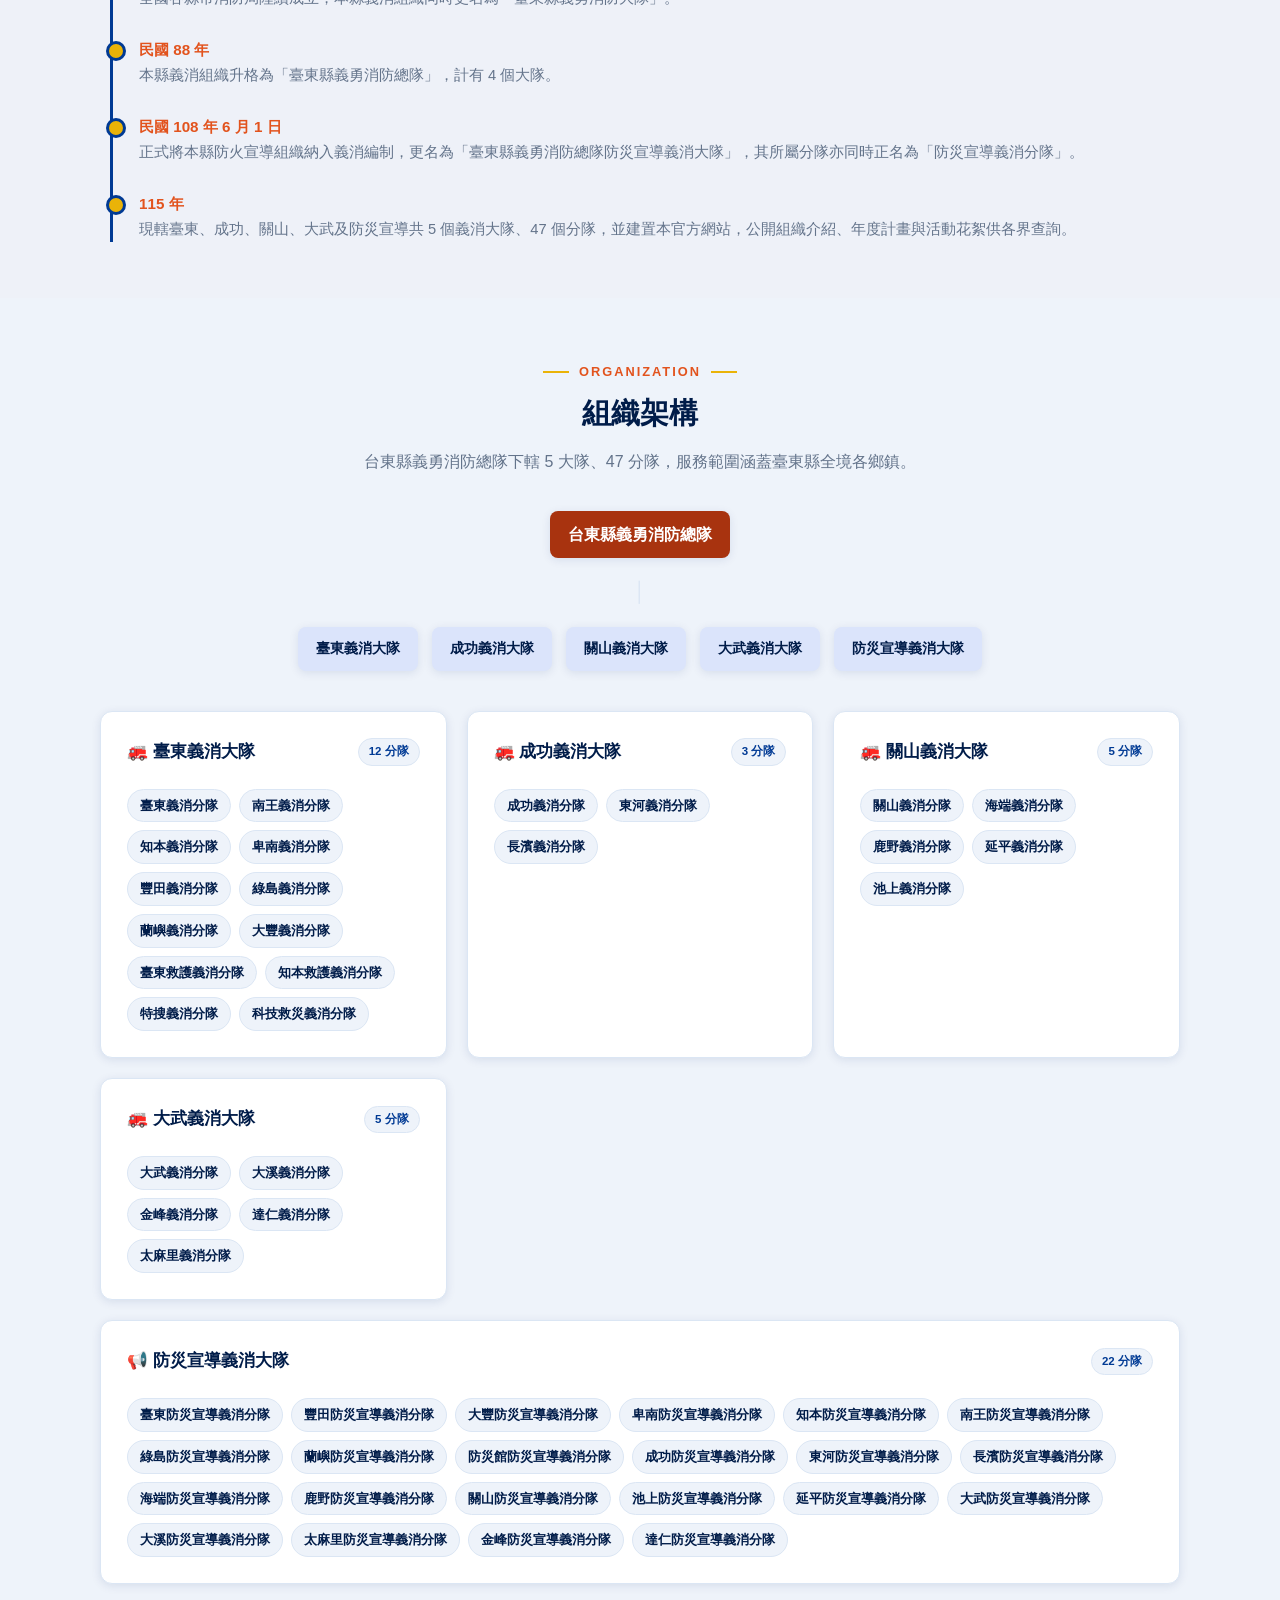
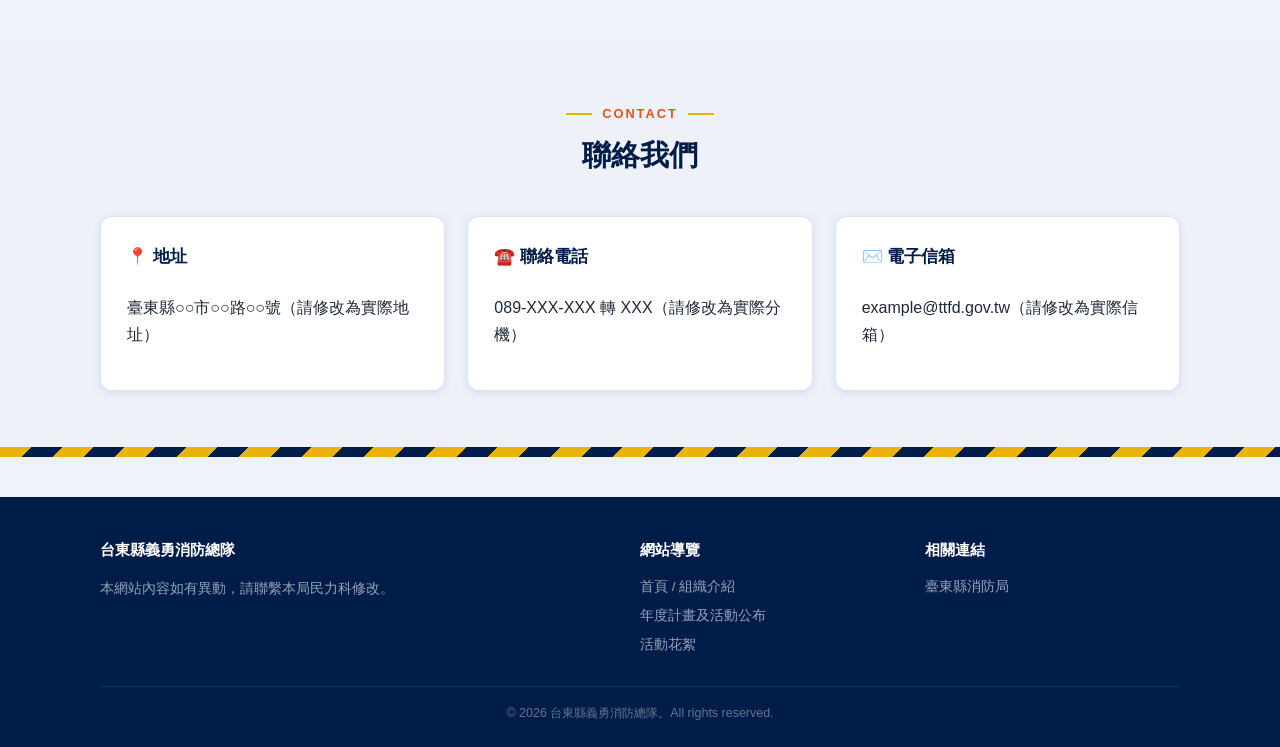
==== commit 36f1726d: "content: add 108年 防災宣導義消大隊 founding record, fix org structure - New timeline entry: 108年6月1日 防火宣導組織正" ====
--- a/index.html
+++ b/index.html
@@ -111,7 +111,7 @@
     <div class="section-head">
       <div class="kicker">HISTORY</div>
       <h3>沿革大事記</h3>
-      <p>從民防體系下的義勇消防大隊，到今日轄管 5 大隊、46 分隊的義勇消防總隊。</p>
+      <p>從民防體系下的義勇消防大隊，到今日轄管 5 大隊、47 分隊的義勇消防總隊。</p>
     </div>
     <div class="timeline">
       <div class="t-item">
@@ -131,8 +131,12 @@
         <div class="t-desc">本縣義消組織升格為「臺東縣義勇消防總隊」，計有 4 個大隊。</div>
       </div>
       <div class="t-item">
+        <div class="t-year">民國 108 年 6 月 1 日</div>
+        <div class="t-desc">正式將本縣防火宣導組織納入義消編制，更名為「臺東縣義勇消防總隊防災宣導義消大隊」，其所屬分隊亦同時正名為「防災宣導義消分隊」。</div>
+      </div>
+      <div class="t-item">
         <div class="t-year">115 年</div>
-        <div class="t-desc">現轄臺東、成功、關山、大武及防災宣導共 5 個義消大隊、46 個分隊，並建置本官方網站，公開組織介紹、年度計畫與活動花絮供各界查詢。</div>
+        <div class="t-desc">現轄臺東、成功、關山、大武及防災宣導共 5 個義消大隊、47 個分隊，並建置本官方網站，公開組織介紹、年度計畫與活動花絮供各界查詢。</div>
       </div>
     </div>
   </div>
@@ -143,7 +147,7 @@
     <div class="section-head">
       <div class="kicker">ORGANIZATION</div>
       <h3>組織架構</h3>
-      <p>台東縣義勇消防總隊下轄 5 大隊、46 分隊，服務範圍涵蓋臺東縣全境各鄉鎮。</p>
+      <p>台東縣義勇消防總隊下轄 5 大隊、47 分隊，服務範圍涵蓋臺東縣全境各鄉鎮。</p>
     </div>
     <div class="org-chart">
       <div class="org-level">
@@ -161,7 +165,7 @@
 
     <div class="unit-grid">
       <div class="card">
-        <h4>🚒 臺東義消大隊 <span class="unit-count">10 分隊</span></h4>
+        <h4>🚒 臺東義消大隊 <span class="unit-count">12 分隊</span></h4>
         <div class="chip-list">
           <span class="chip">臺東義消分隊</span>
           <span class="chip">南王義消分隊</span>
@@ -173,6 +177,8 @@
           <span class="chip">大豐義消分隊</span>
           <span class="chip">臺東救護義消分隊</span>
           <span class="chip">知本救護義消分隊</span>
+          <span class="chip">特搜義消分隊</span>
+          <span class="chip">科技救災義消分隊</span>
         </div>
       </div>
 
@@ -186,11 +192,10 @@
       </div>
 
       <div class="card">
-        <h4>🚒 關山義消大隊 <span class="unit-count">6 分隊</span></h4>
+        <h4>🚒 關山義消大隊 <span class="unit-count">5 分隊</span></h4>
         <div class="chip-list">
           <span class="chip">關山義消分隊</span>
           <span class="chip">海端義消分隊</span>
-          <span class="chip">特搜義消分隊</span>
           <span class="chip">鹿野義消分隊</span>
           <span class="chip">延平義消分隊</span>
           <span class="chip">池上義消分隊</span>
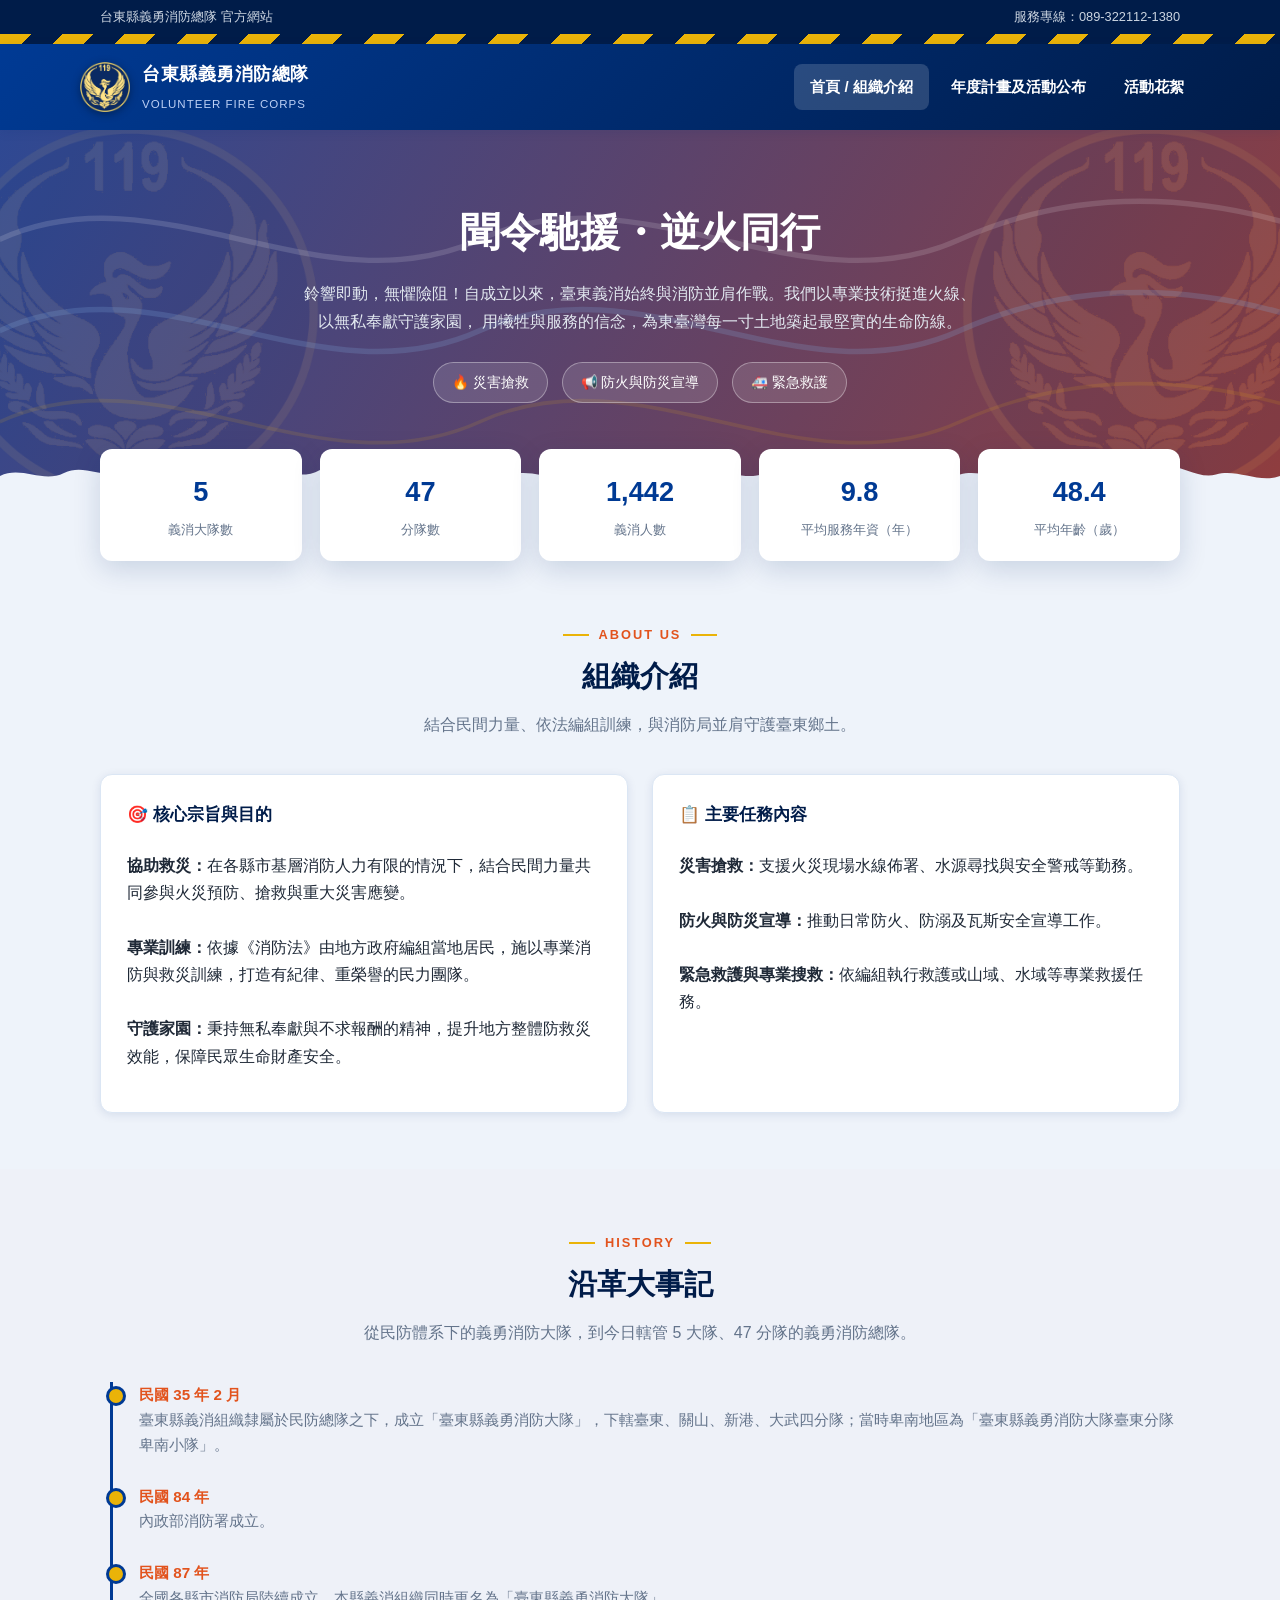
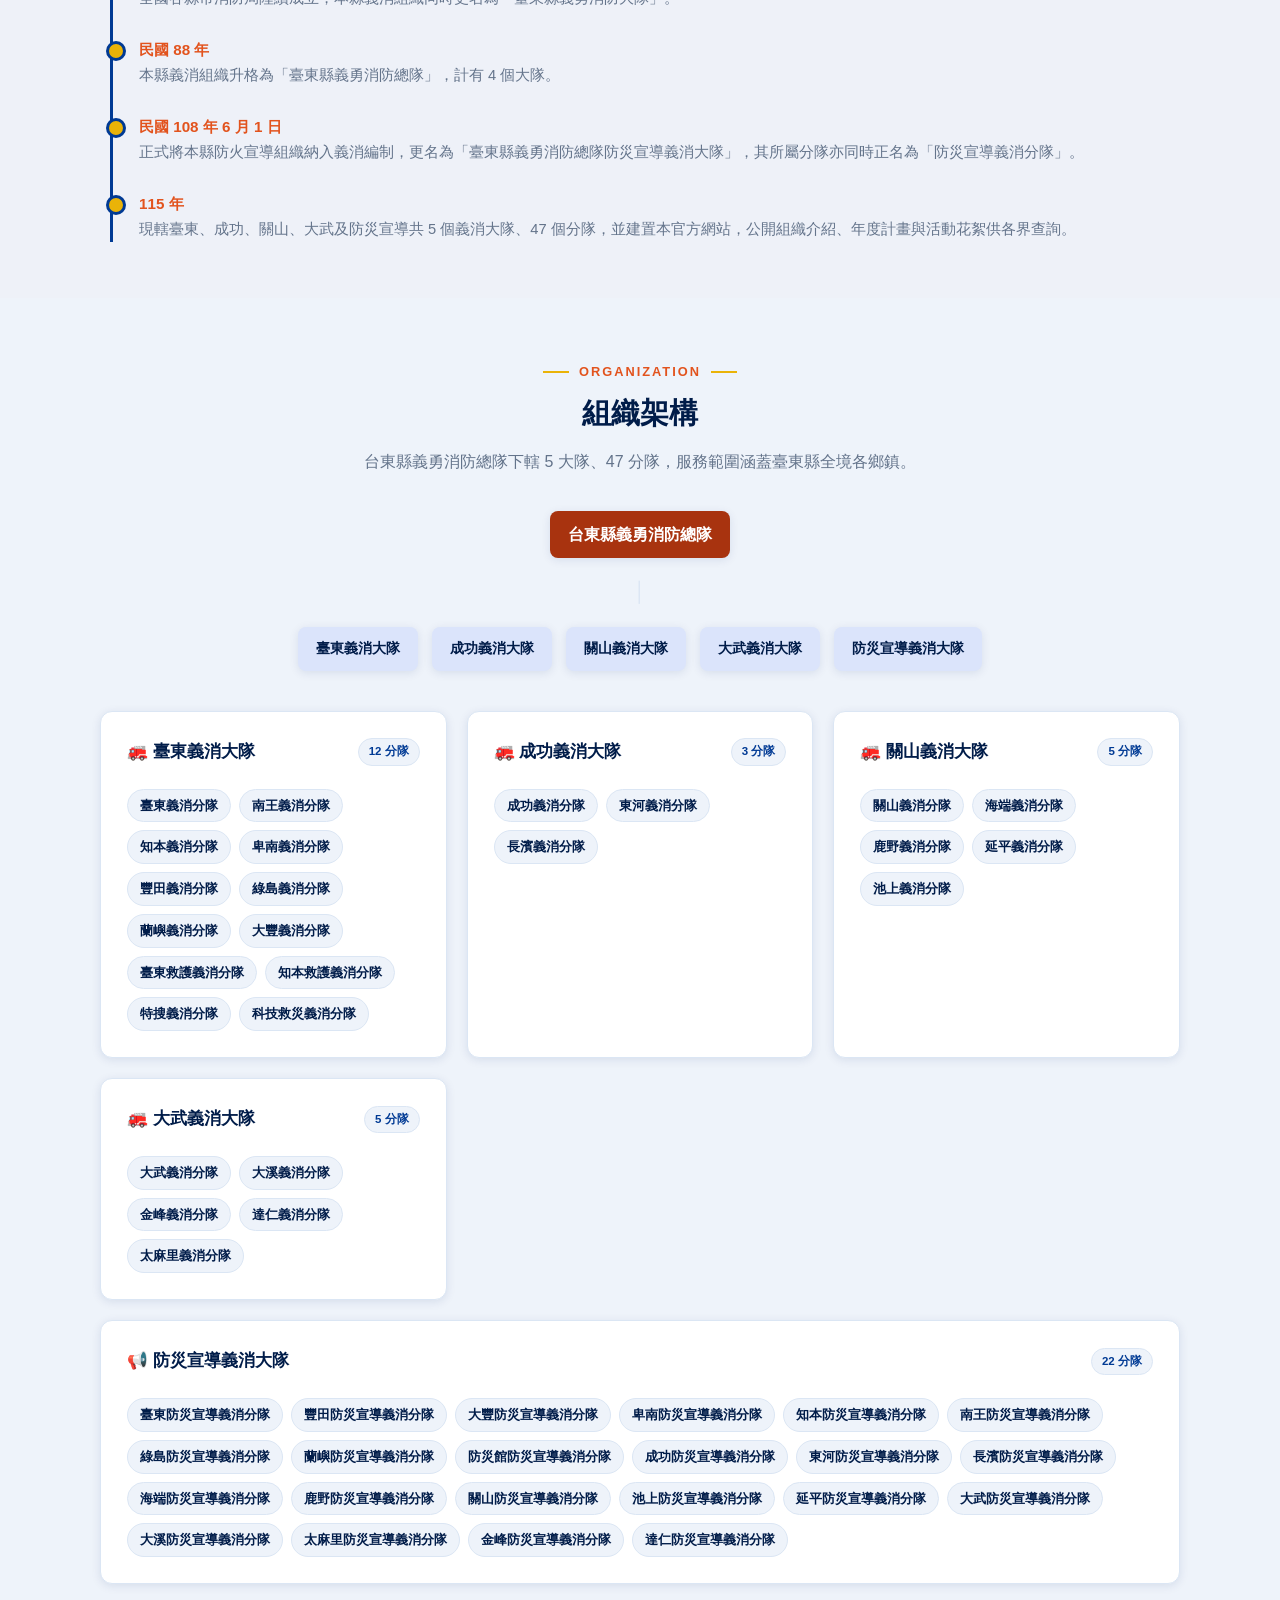
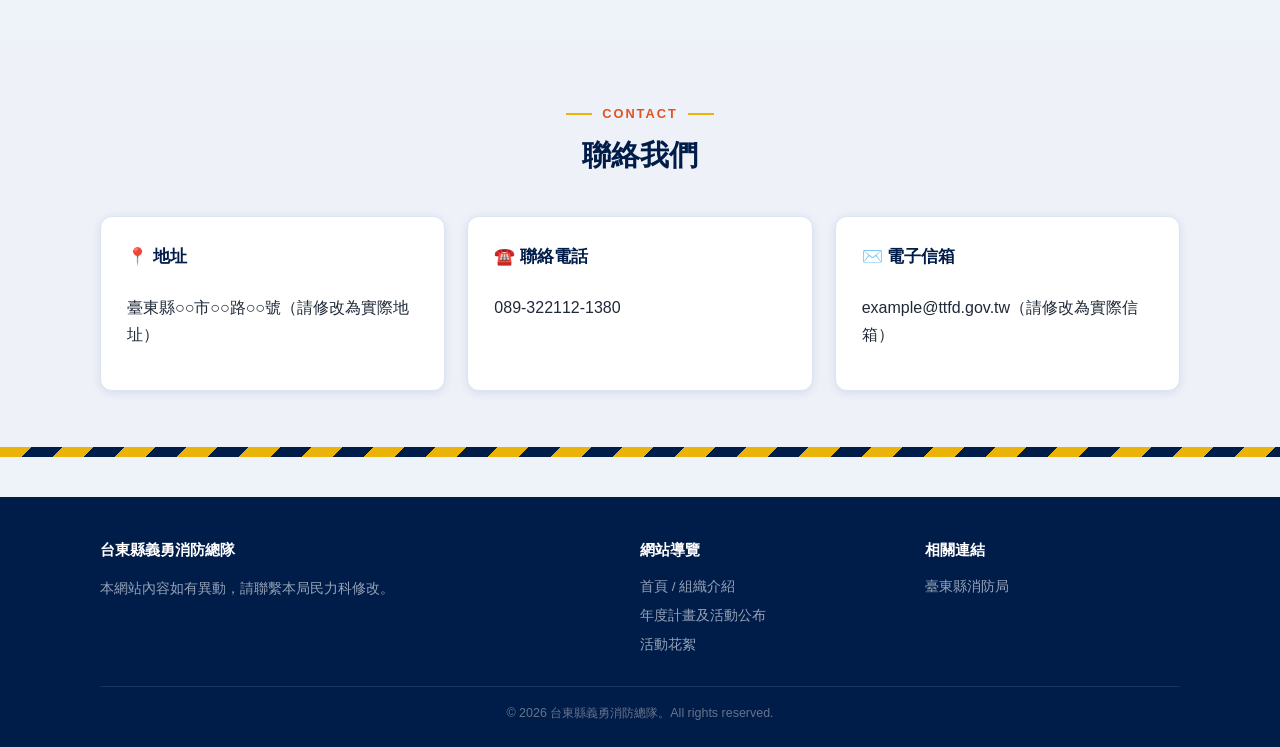
==== commit c1232c29: "fix: update top stat card to 47 分隊, fill in real service phone number The homepage stats-grid card s" ====
--- a/index.html
+++ b/index.html
@@ -13,7 +13,7 @@
 <div class="topbar">
   <div class="container">
     <span>台東縣義勇消防總隊 官方網站</span>
-    <span>服務專線：089-XXX-XXX（請自行修改）</span>
+    <span>服務專線：089-322112-1380</span>
   </div>
 </div>
 <div class="hazard-strip"></div>
@@ -70,7 +70,7 @@
 <div class="container">
   <div class="stats-grid">
     <div class="stat-card"><div class="num">5</div><div class="lbl">義消大隊數</div></div>
-    <div class="stat-card"><div class="num">46</div><div class="lbl">分隊數</div></div>
+    <div class="stat-card"><div class="num">47</div><div class="lbl">分隊數</div></div>
     <div class="stat-card"><div class="num">1,442</div><div class="lbl">義消人數</div></div>
     <div class="stat-card"><div class="num">9.8</div><div class="lbl">平均服務年資（年）</div></div>
     <div class="stat-card"><div class="num">48.4</div><div class="lbl">平均年齡（歲）</div></div>
@@ -257,7 +257,7 @@
       </div>
       <div class="card">
         <h4>☎️ 聯絡電話</h4>
-        <p>089-XXX-XXX 轉 XXX（請修改為實際分機）</p>
+        <p>089-322112-1380</p>
       </div>
       <div class="card">
         <h4>✉️ 電子信箱</h4>
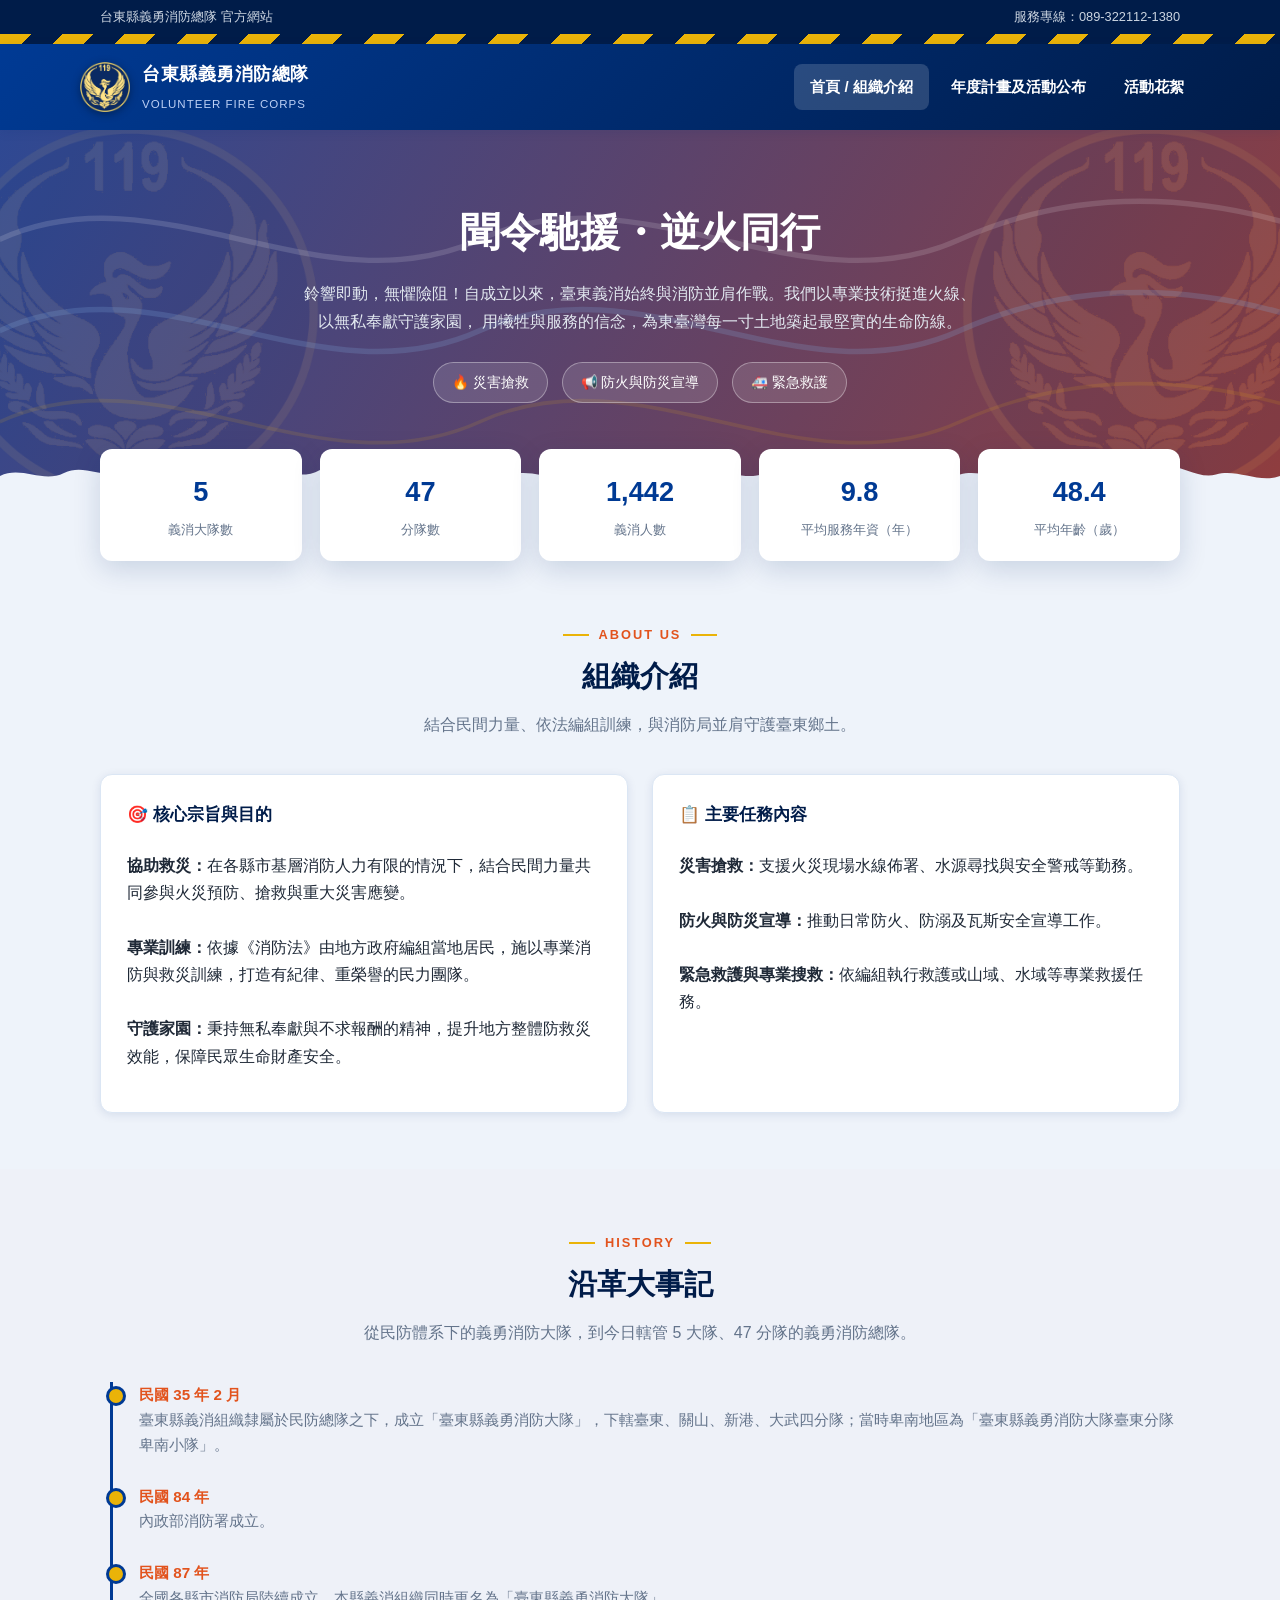
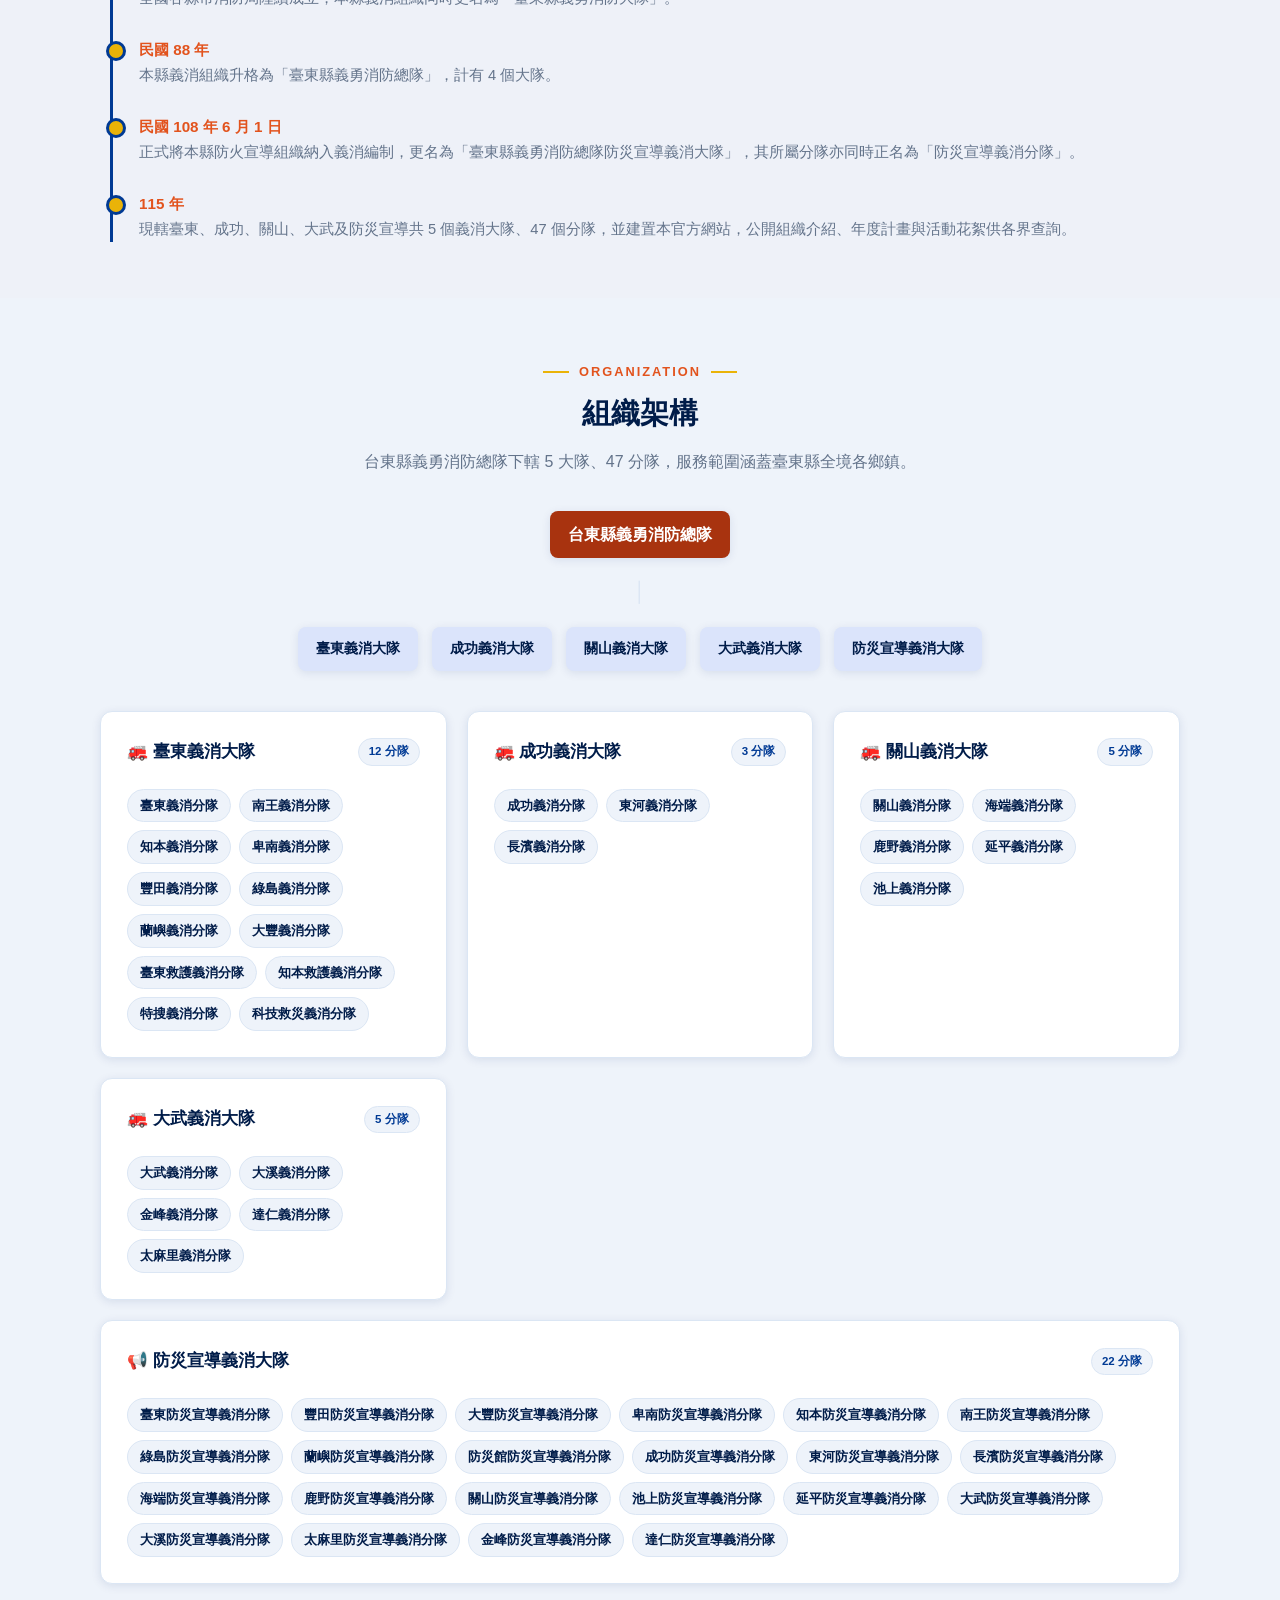
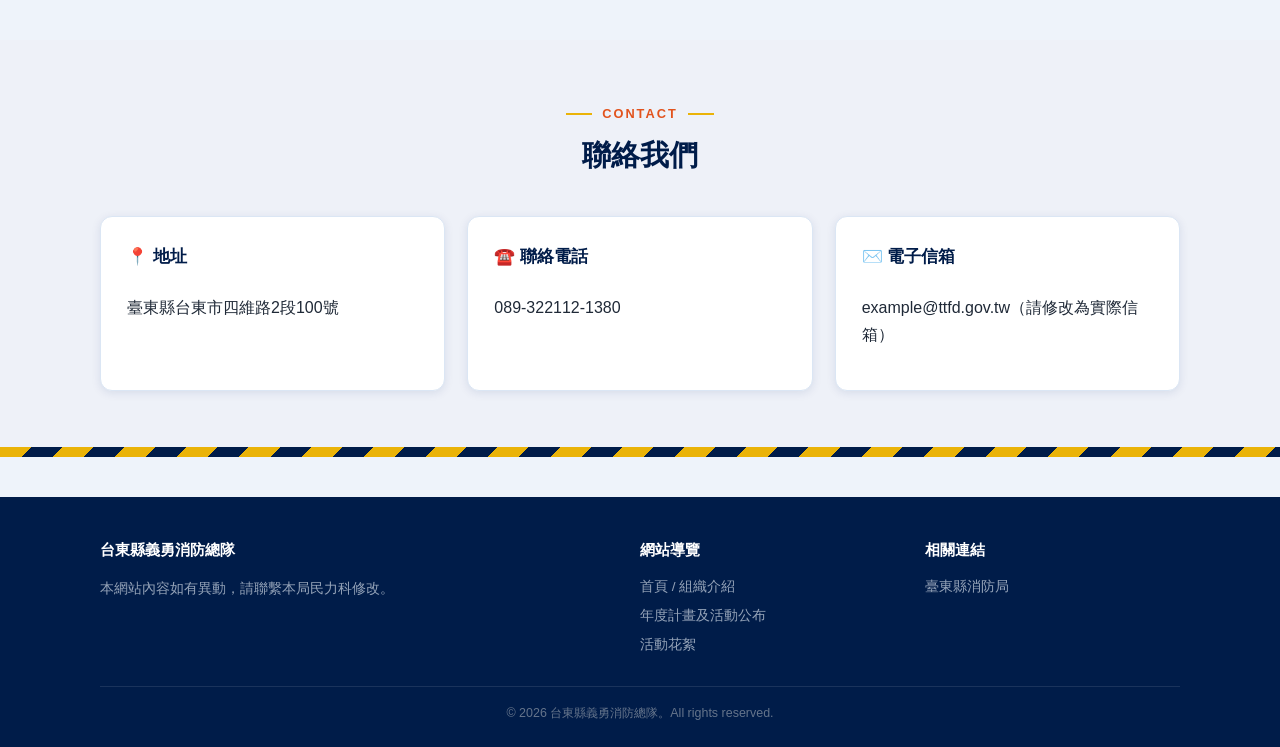
==== commit 79bb9123: "content: fill in real address in contact section Co-Authored-By: Claude Sonnet 5 <noreply@anthropic." ====
--- a/index.html
+++ b/index.html
@@ -253,7 +253,7 @@
     <div class="grid-3">
       <div class="card">
         <h4>📍 地址</h4>
-        <p>臺東縣○○市○○路○○號（請修改為實際地址）</p>
+        <p>臺東縣台東市四維路2段100號</p>
       </div>
       <div class="card">
         <h4>☎️ 聯絡電話</h4>
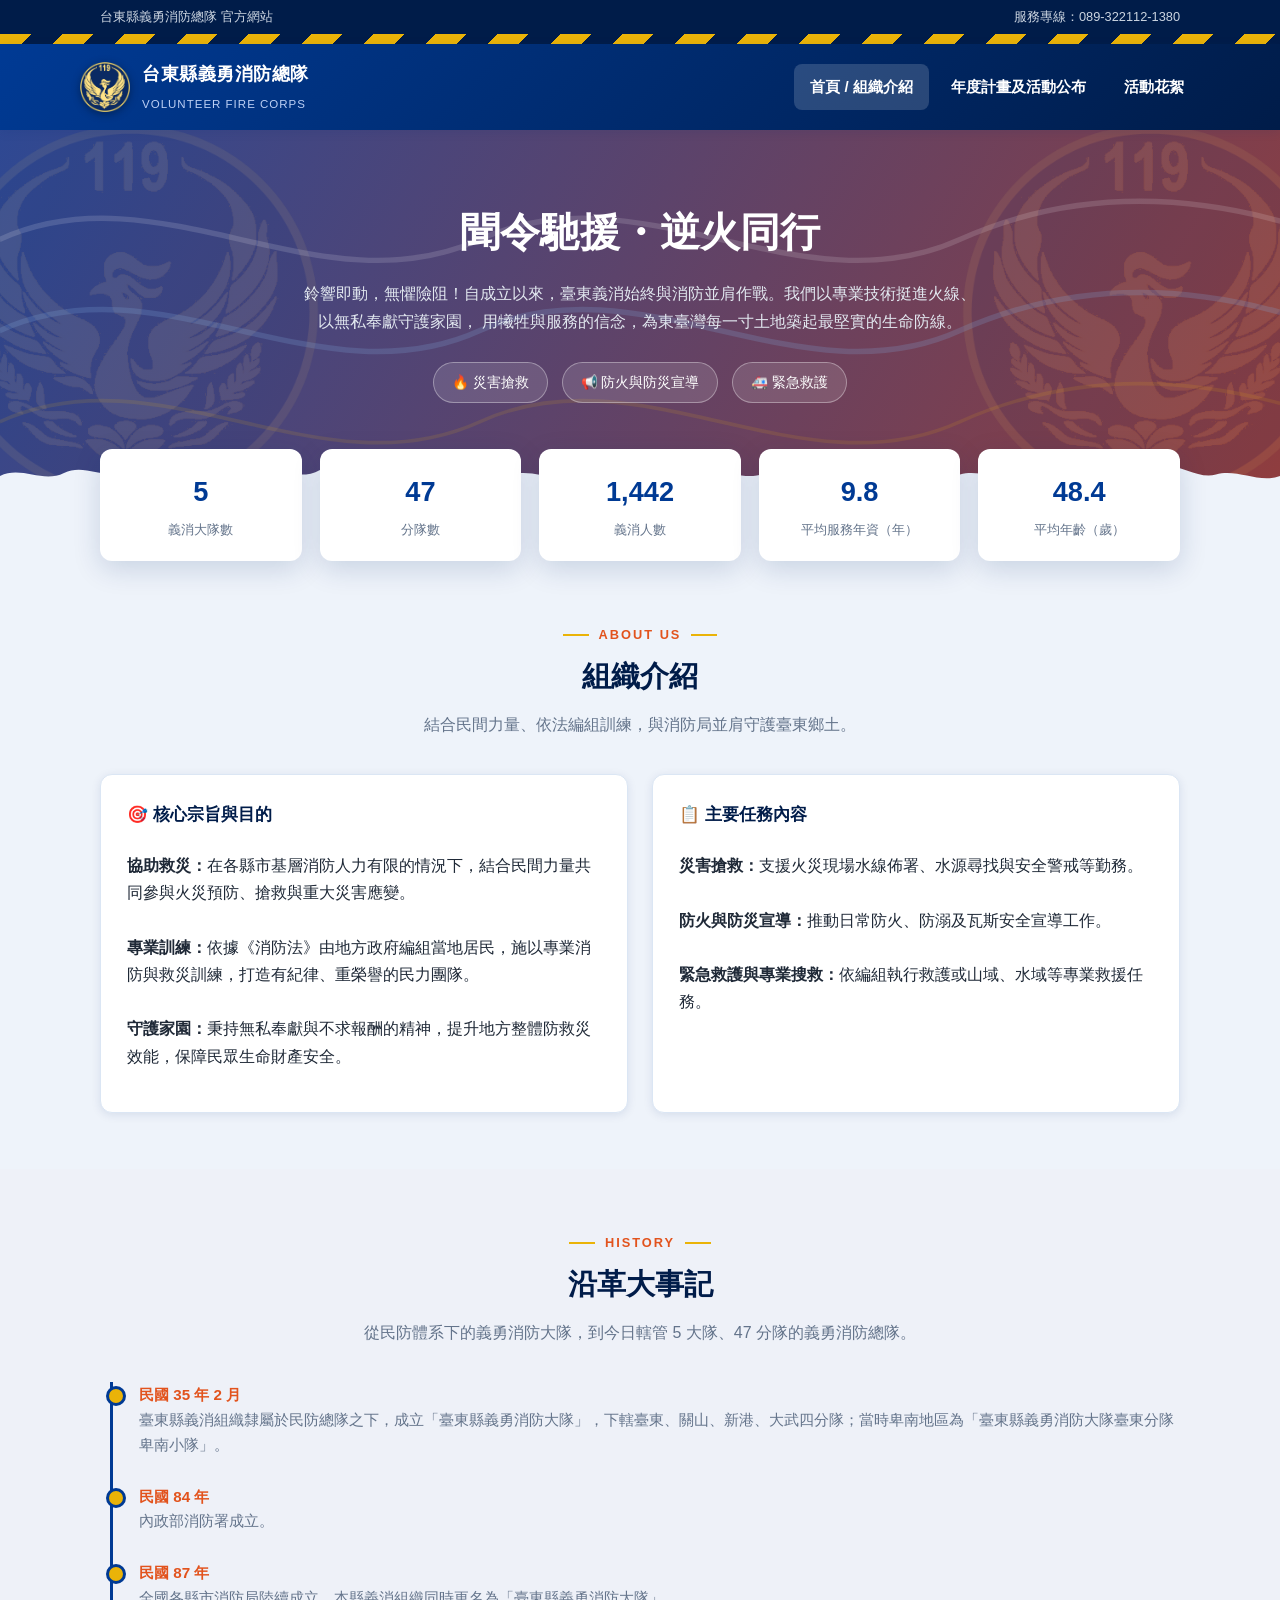
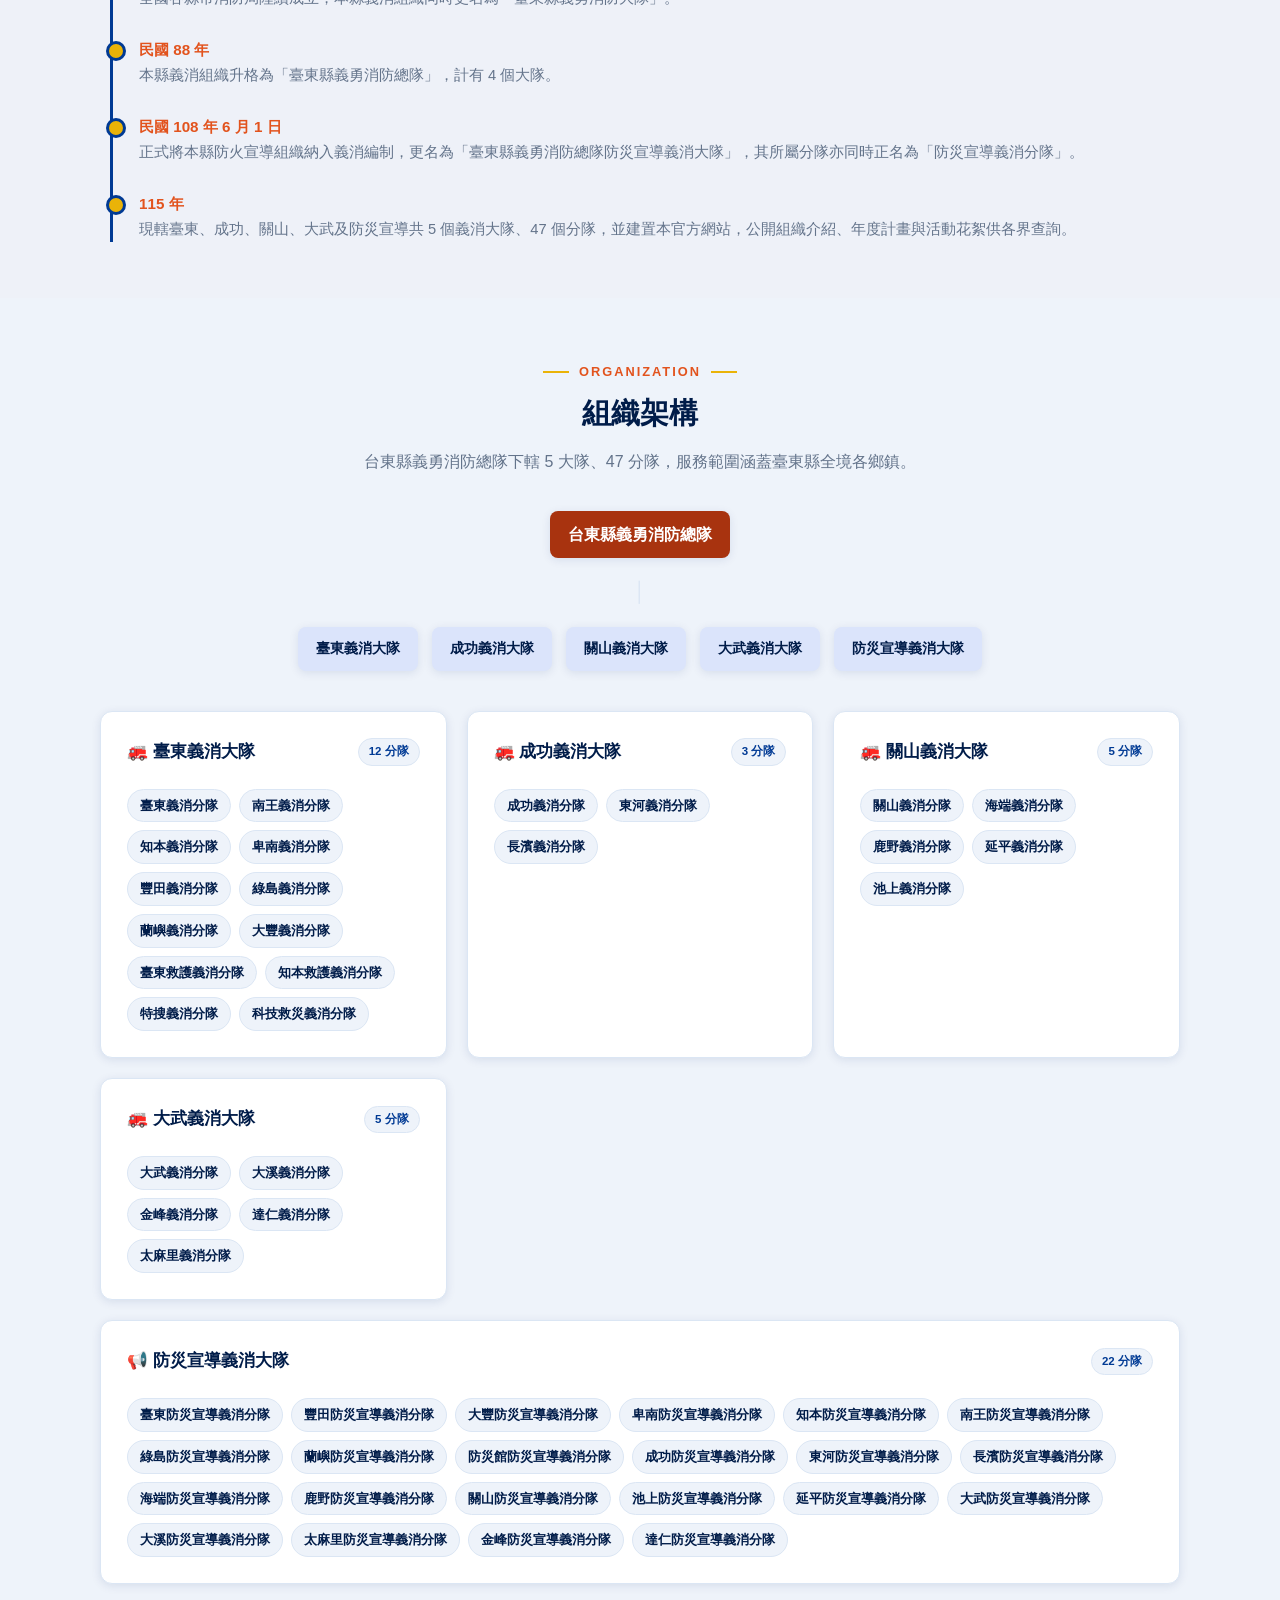
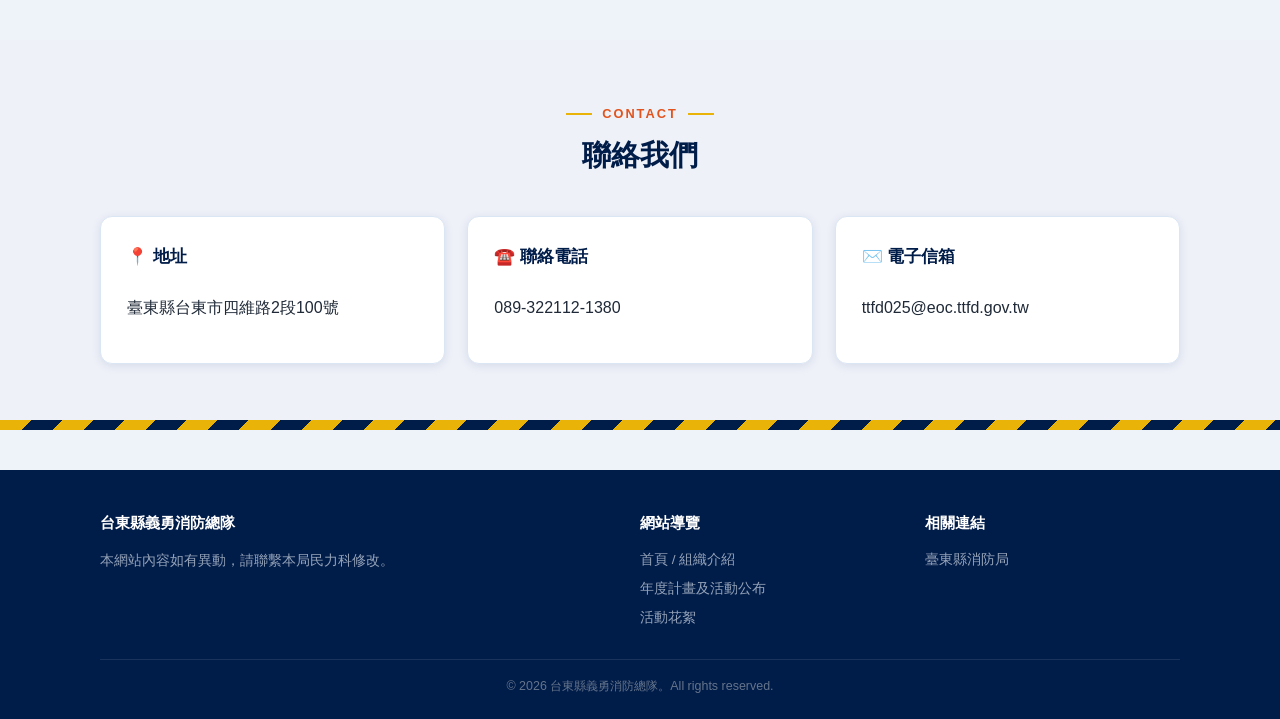
==== commit 8ad4daf0: "content: fill in real contact email Co-Authored-By: Claude Sonnet 5 <noreply@anthropic.com>" ====
--- a/index.html
+++ b/index.html
@@ -261,7 +261,7 @@
       </div>
       <div class="card">
         <h4>✉️ 電子信箱</h4>
-        <p>example@ttfd.gov.tw（請修改為實際信箱）</p>
+        <p>ttfd025@eoc.ttfd.gov.tw</p>
       </div>
     </div>
   </div>
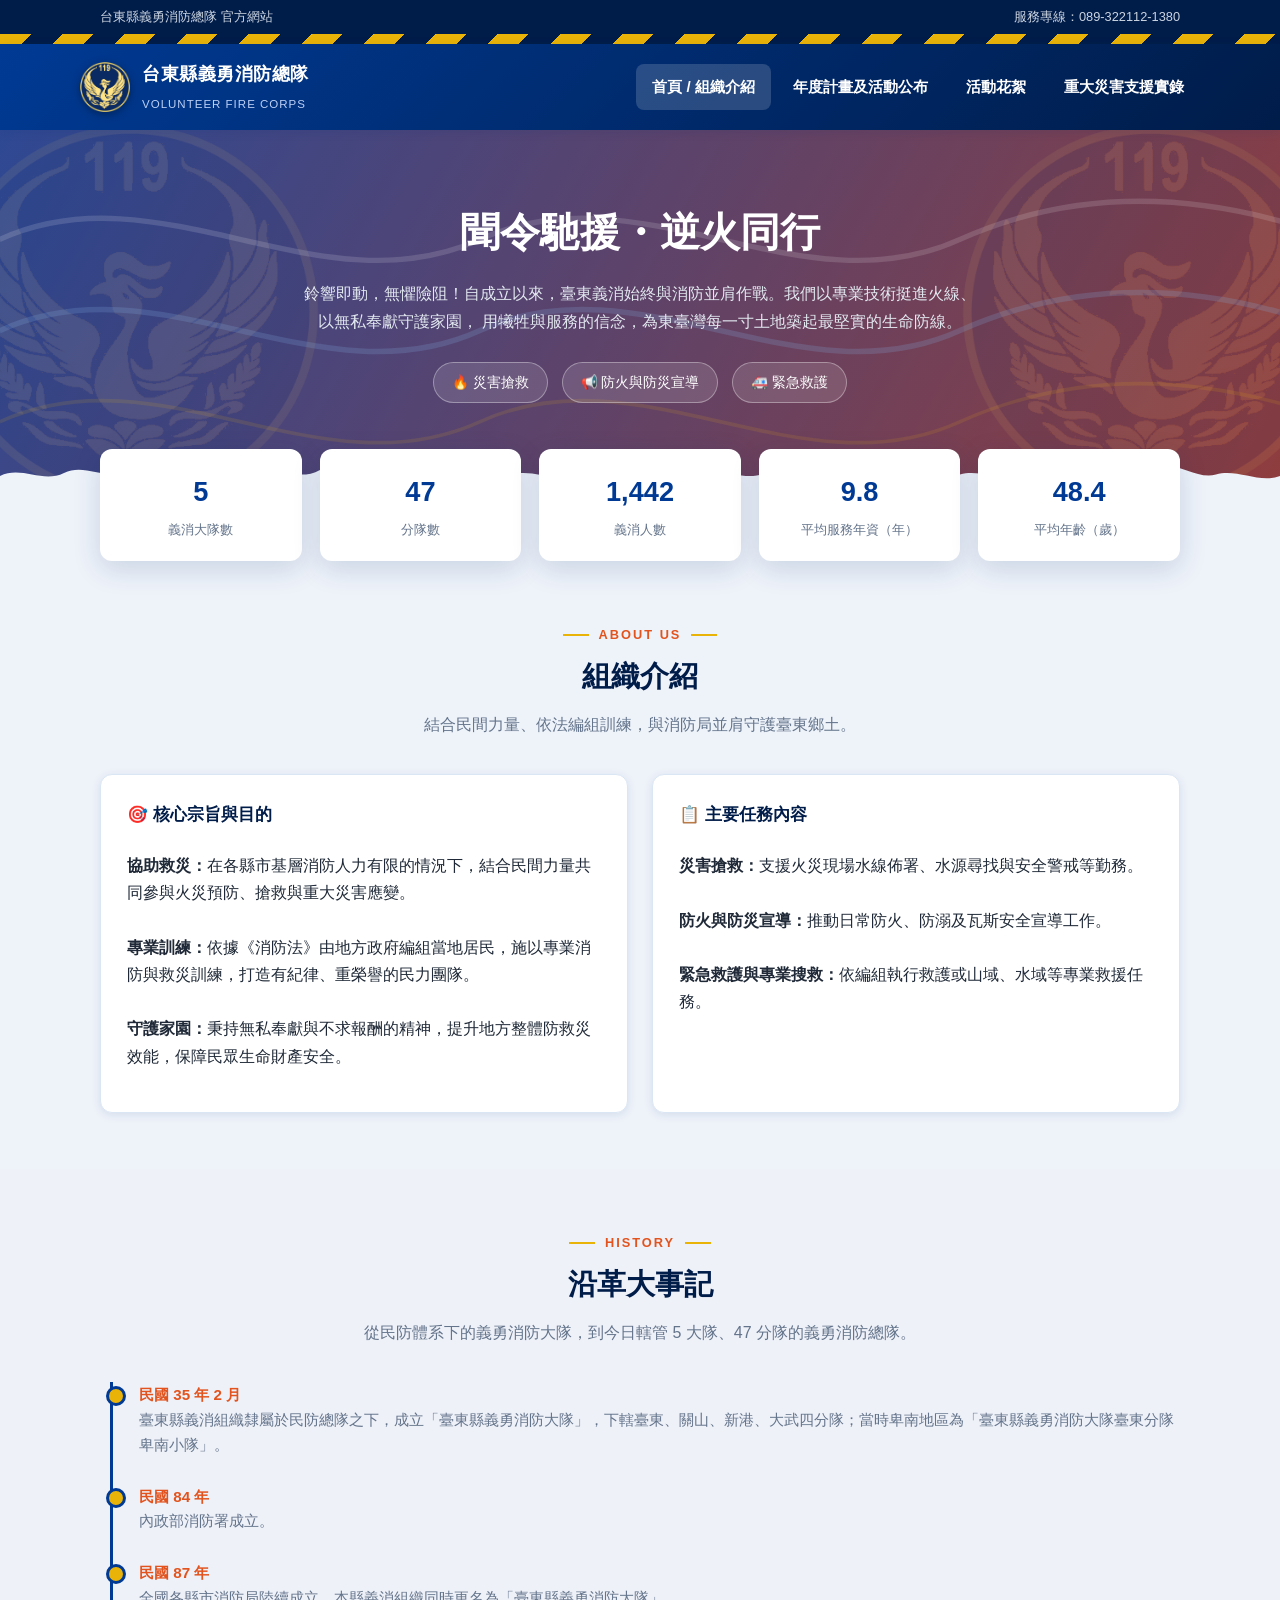
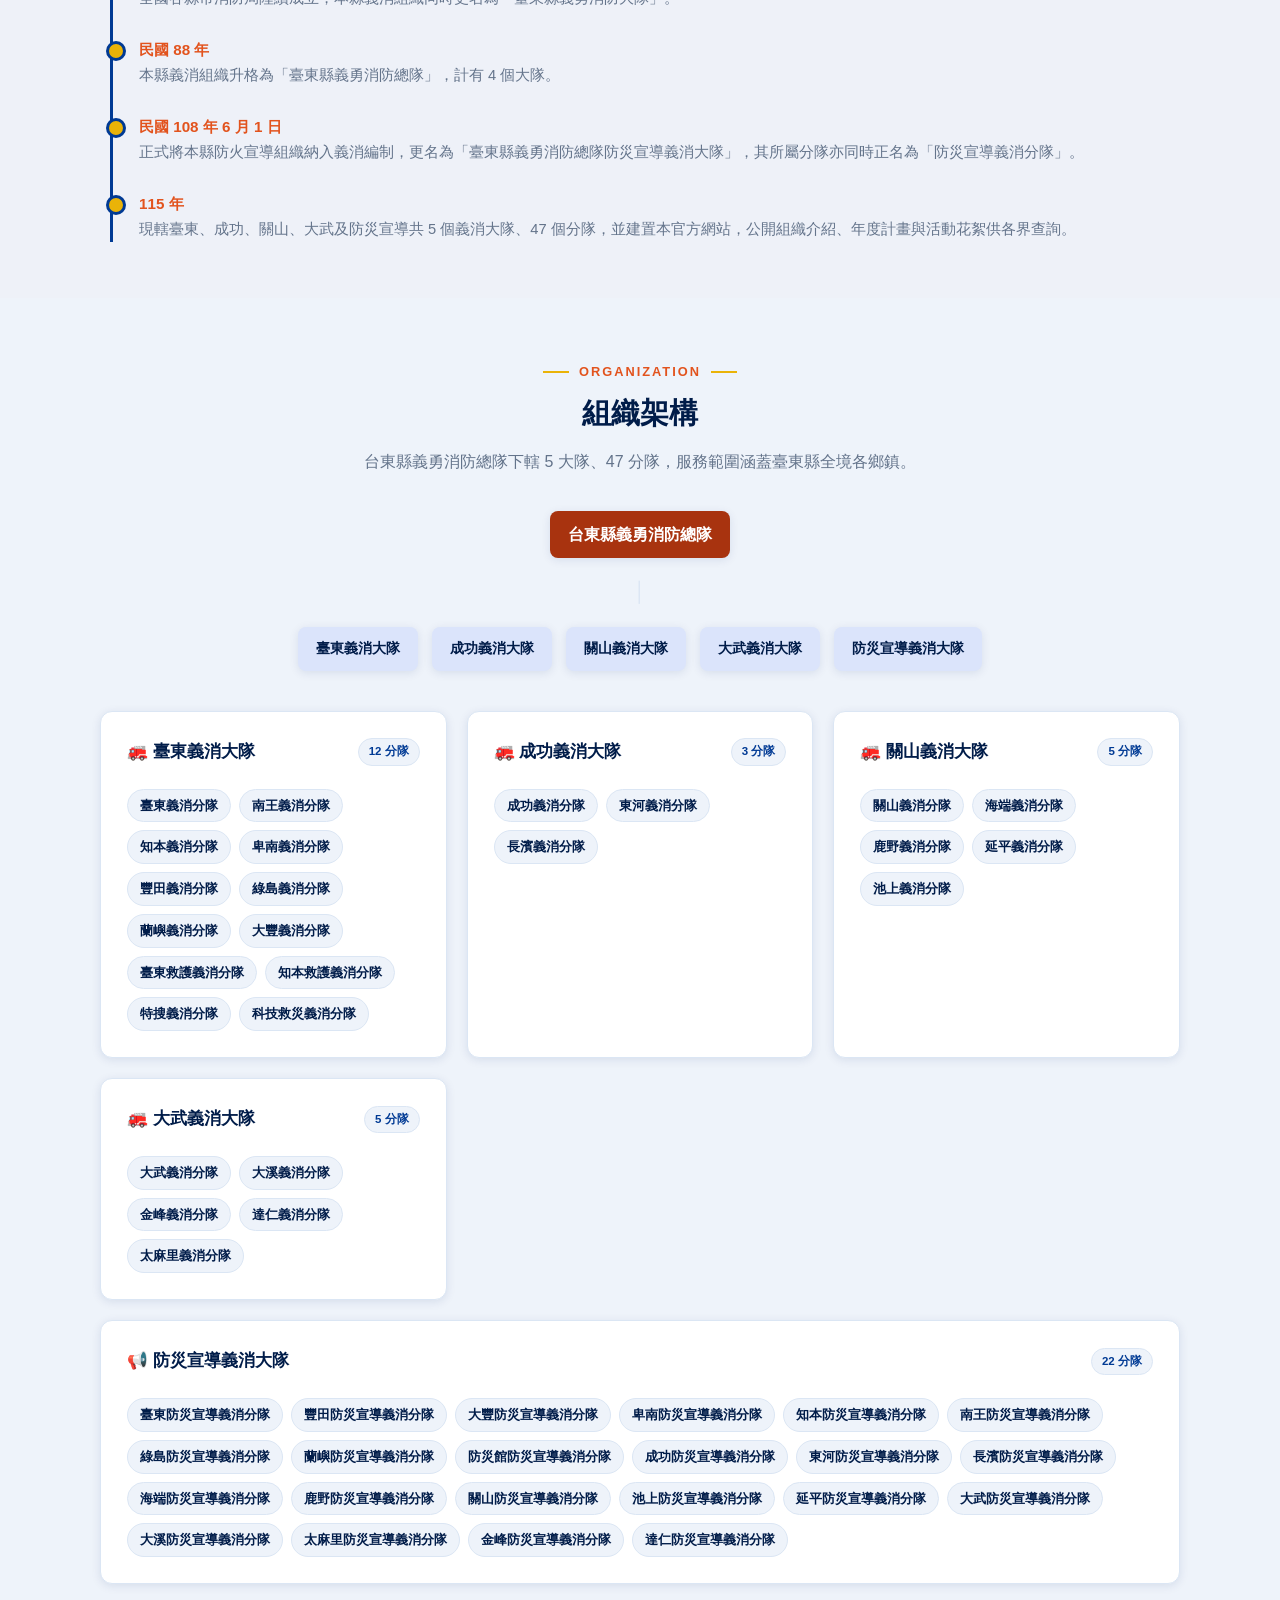
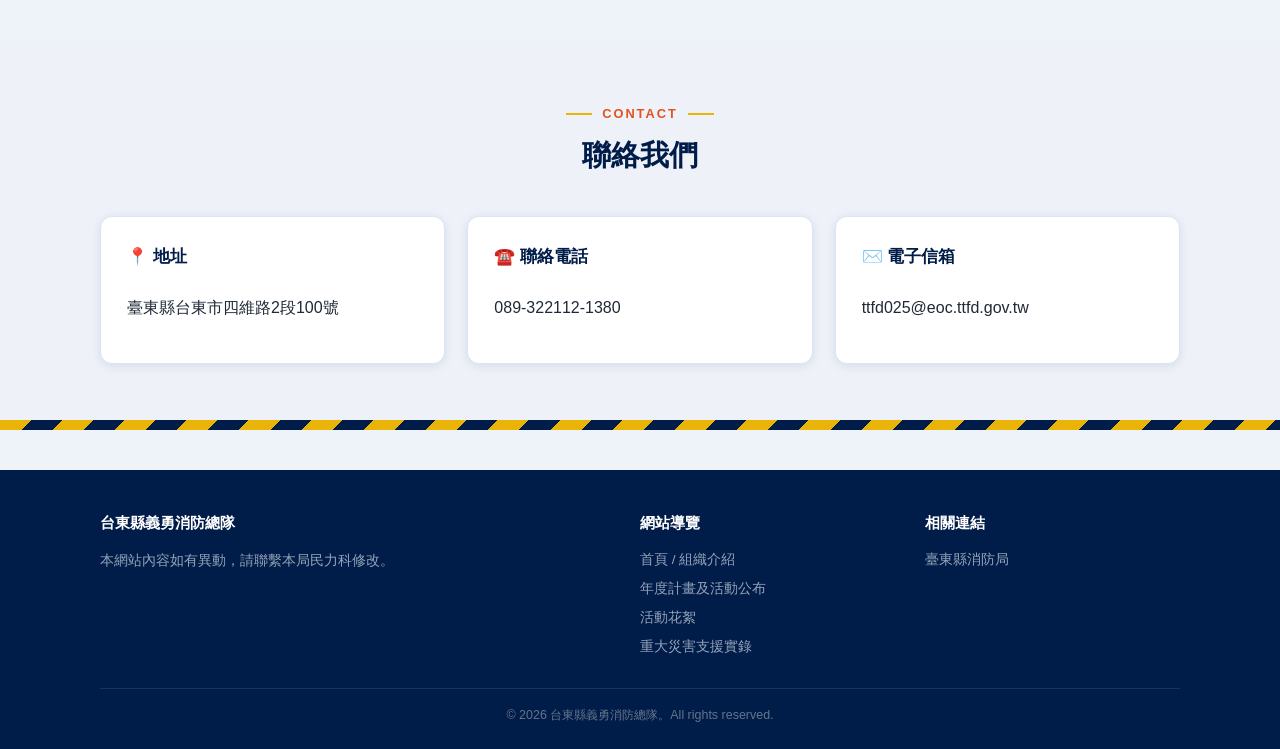
==== commit 3efb6454: "feat: add 重大災害支援實錄 page sharing the activity-gallery backend New disaster.html mirrors gallery.html " ====
--- a/index.html
+++ b/index.html
@@ -33,6 +33,7 @@
         <li><a href="index.html">首頁 / 組織介紹</a></li>
         <li><a href="plans.html">年度計畫及活動公布</a></li>
         <li><a href="gallery.html">活動花絮</a></li>
+        <li><a href="disaster.html">重大災害支援實錄</a></li>
       </ul>
     </nav>
   </div>
@@ -281,6 +282,7 @@
           <li><a href="index.html">首頁 / 組織介紹</a></li>
           <li><a href="plans.html">年度計畫及活動公布</a></li>
           <li><a href="gallery.html">活動花絮</a></li>
+        <li><a href="disaster.html">重大災害支援實錄</a></li>
         </ul>
       </div>
       <div>
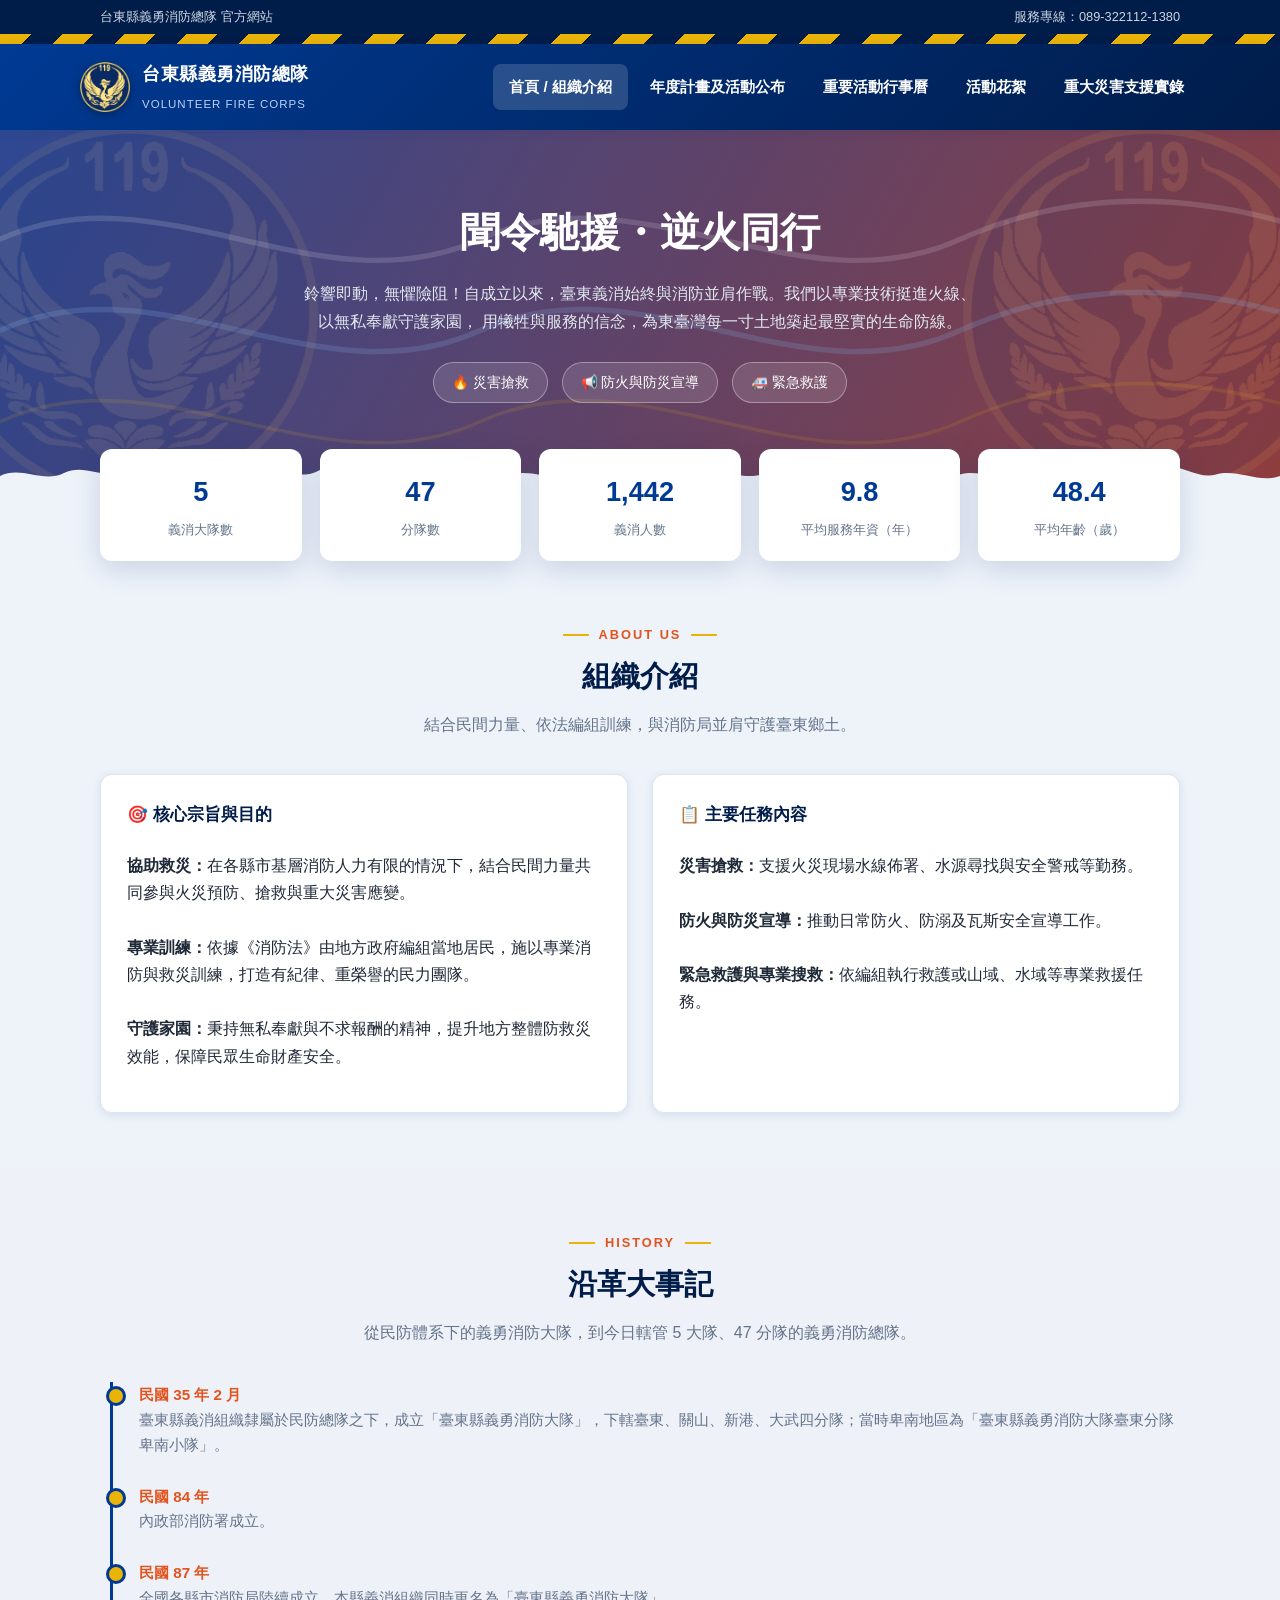
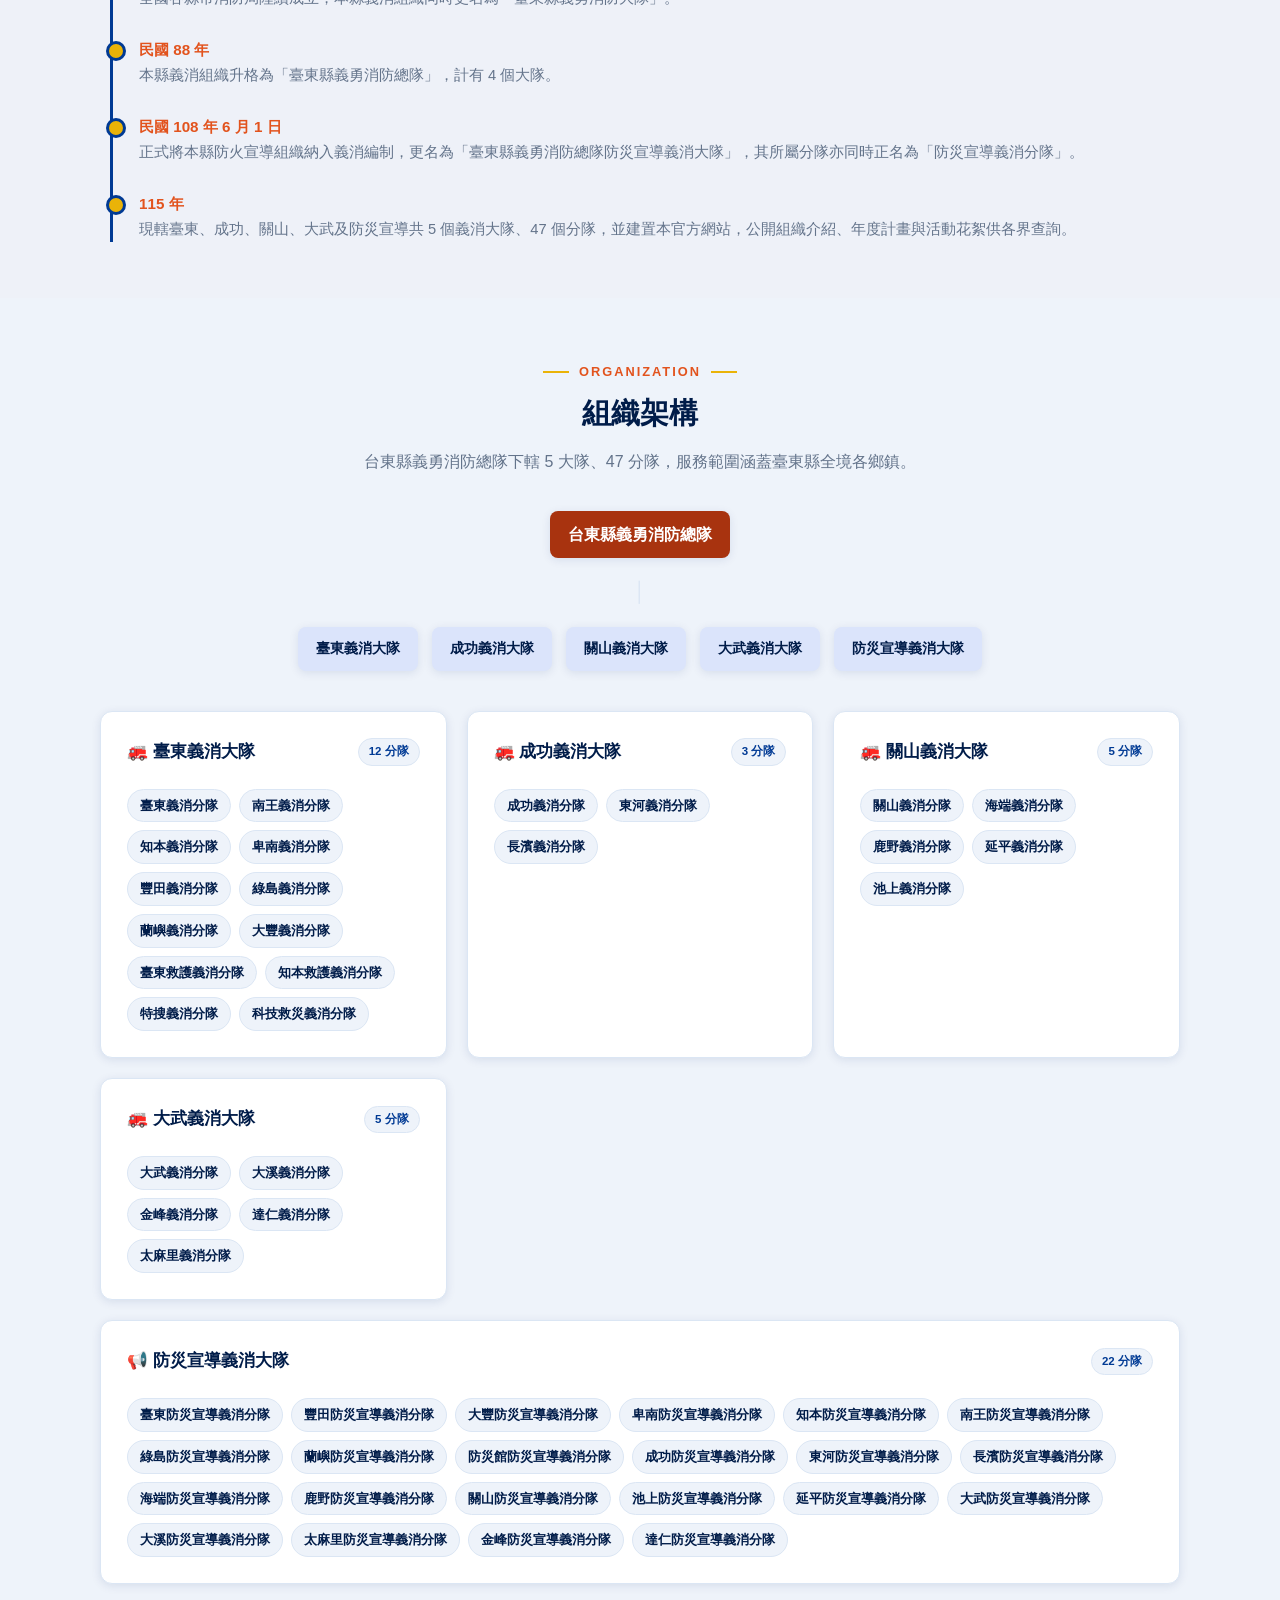
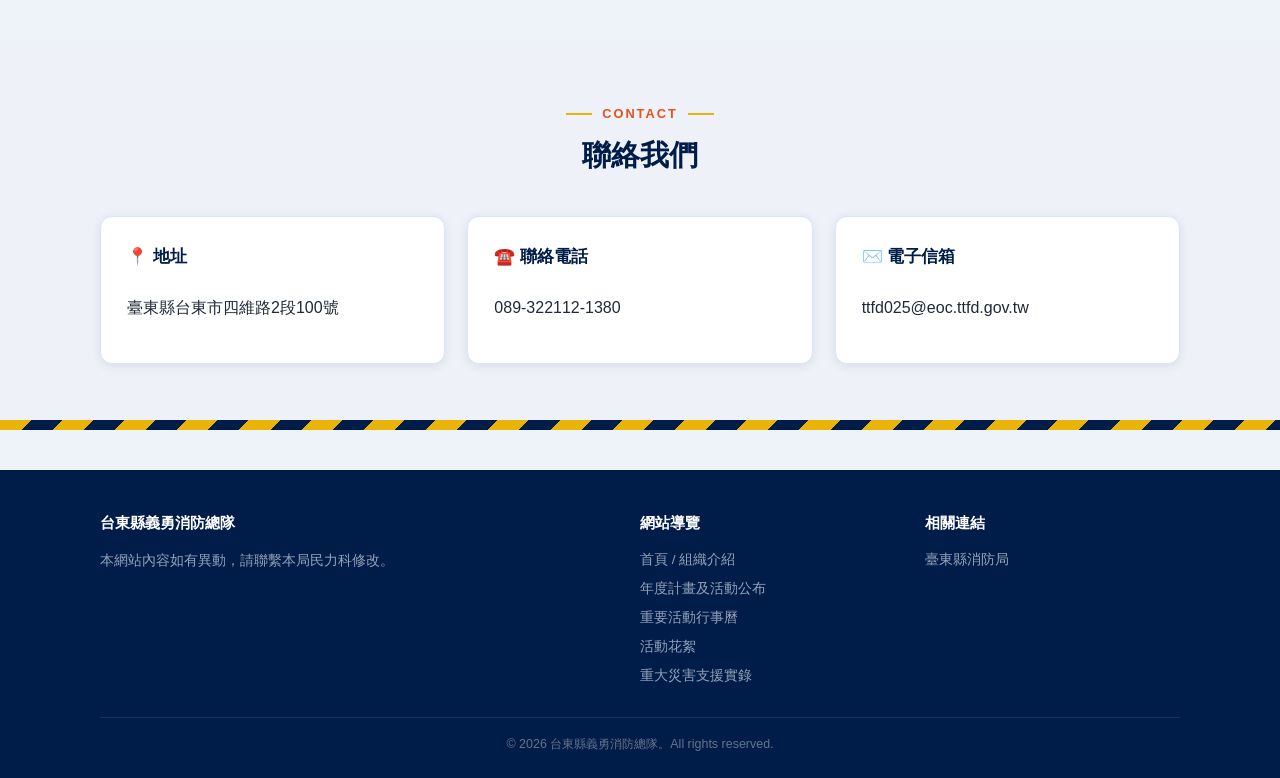
==== commit 915b0227: "feat: add public events calendar page Embed the brigade's public Google Calendar on a new 重要活動行事曆 pa" ====
--- a/index.html
+++ b/index.html
@@ -32,6 +32,7 @@
       <ul>
         <li><a href="index.html">首頁 / 組織介紹</a></li>
         <li><a href="plans.html">年度計畫及活動公布</a></li>
+        <li><a href="calendar.html">重要活動行事曆</a></li>
         <li><a href="gallery.html">活動花絮</a></li>
         <li><a href="disaster.html">重大災害支援實錄</a></li>
       </ul>
@@ -281,6 +282,7 @@
         <ul>
           <li><a href="index.html">首頁 / 組織介紹</a></li>
           <li><a href="plans.html">年度計畫及活動公布</a></li>
+          <li><a href="calendar.html">重要活動行事曆</a></li>
           <li><a href="gallery.html">活動花絮</a></li>
         <li><a href="disaster.html">重大災害支援實錄</a></li>
         </ul>
--- a/css/style.css
+++ b/css/style.css
@@ -116,6 +116,7 @@
   border-radius: 8px;
   font-weight: 600;
   font-size: 0.95rem;
+  white-space: nowrap;
   transition: background 0.2s ease;
 }
 nav.main-nav a:hover,
@@ -132,7 +133,8 @@
   cursor: pointer;
 }
 
-@media (max-width: 860px) {
+/* 導覽有五個項目，寬度不足時改為選單，避免文字擠出畫面 */
+@media (max-width: 1080px) {
   .menu-toggle { display: block; }
   nav.main-nav {
     display: none;
@@ -580,3 +582,63 @@
   font-size: 0.85rem;
   margin-bottom: 20px;
 }
+
+/* ---------- Calendar (重要活動行事曆) ---------- */
+.calendar-actions {
+  display: flex;
+  flex-wrap: wrap;
+  align-items: center;
+  gap: 12px 22px;
+  margin: -6px 0 18px;
+}
+.calendar-feed-link {
+  color: var(--navy);
+  font-weight: 700;
+  font-size: 0.92rem;
+  text-decoration: underline;
+  text-underline-offset: 3px;
+}
+.calendar-feed-link:hover { color: var(--red); }
+.calendar-footnote {
+  margin: 0 0 16px;
+  color: var(--text-muted);
+  font-size: 0.85rem;
+}
+.calendar-frame-wrap {
+  background: var(--card-bg);
+  border: 1px solid var(--border);
+  border-radius: var(--radius);
+  box-shadow: var(--shadow);
+  overflow: hidden;
+}
+.calendar-frame-wrap iframe {
+  width: 100%;
+  height: 760px;
+  border: 0;
+  display: block;
+  background: #fff;
+}
+#brigade-calendar-upcoming:not([src]) { display: none; height: 0; }
+.calendar-frame-wrap.is-agenda iframe,
+.calendar-frame-wrap-agenda iframe {
+  height: 640px;
+}
+.calendar-upcoming {
+  margin-top: 42px;
+}
+.calendar-upcoming .section-head { margin-bottom: 22px; }
+@media (max-width: 900px) {
+  .calendar-frame-wrap iframe,
+  .calendar-frame-wrap.is-agenda iframe {
+    height: min(78vh, 720px);
+    min-height: 560px;
+  }
+  #calendar-upcoming { display: none; }
+}
+@media (max-width: 560px) {
+  .calendar-actions {
+    flex-direction: column;
+    align-items: stretch;
+  }
+  .calendar-actions .btn { text-align: center; }
+}
